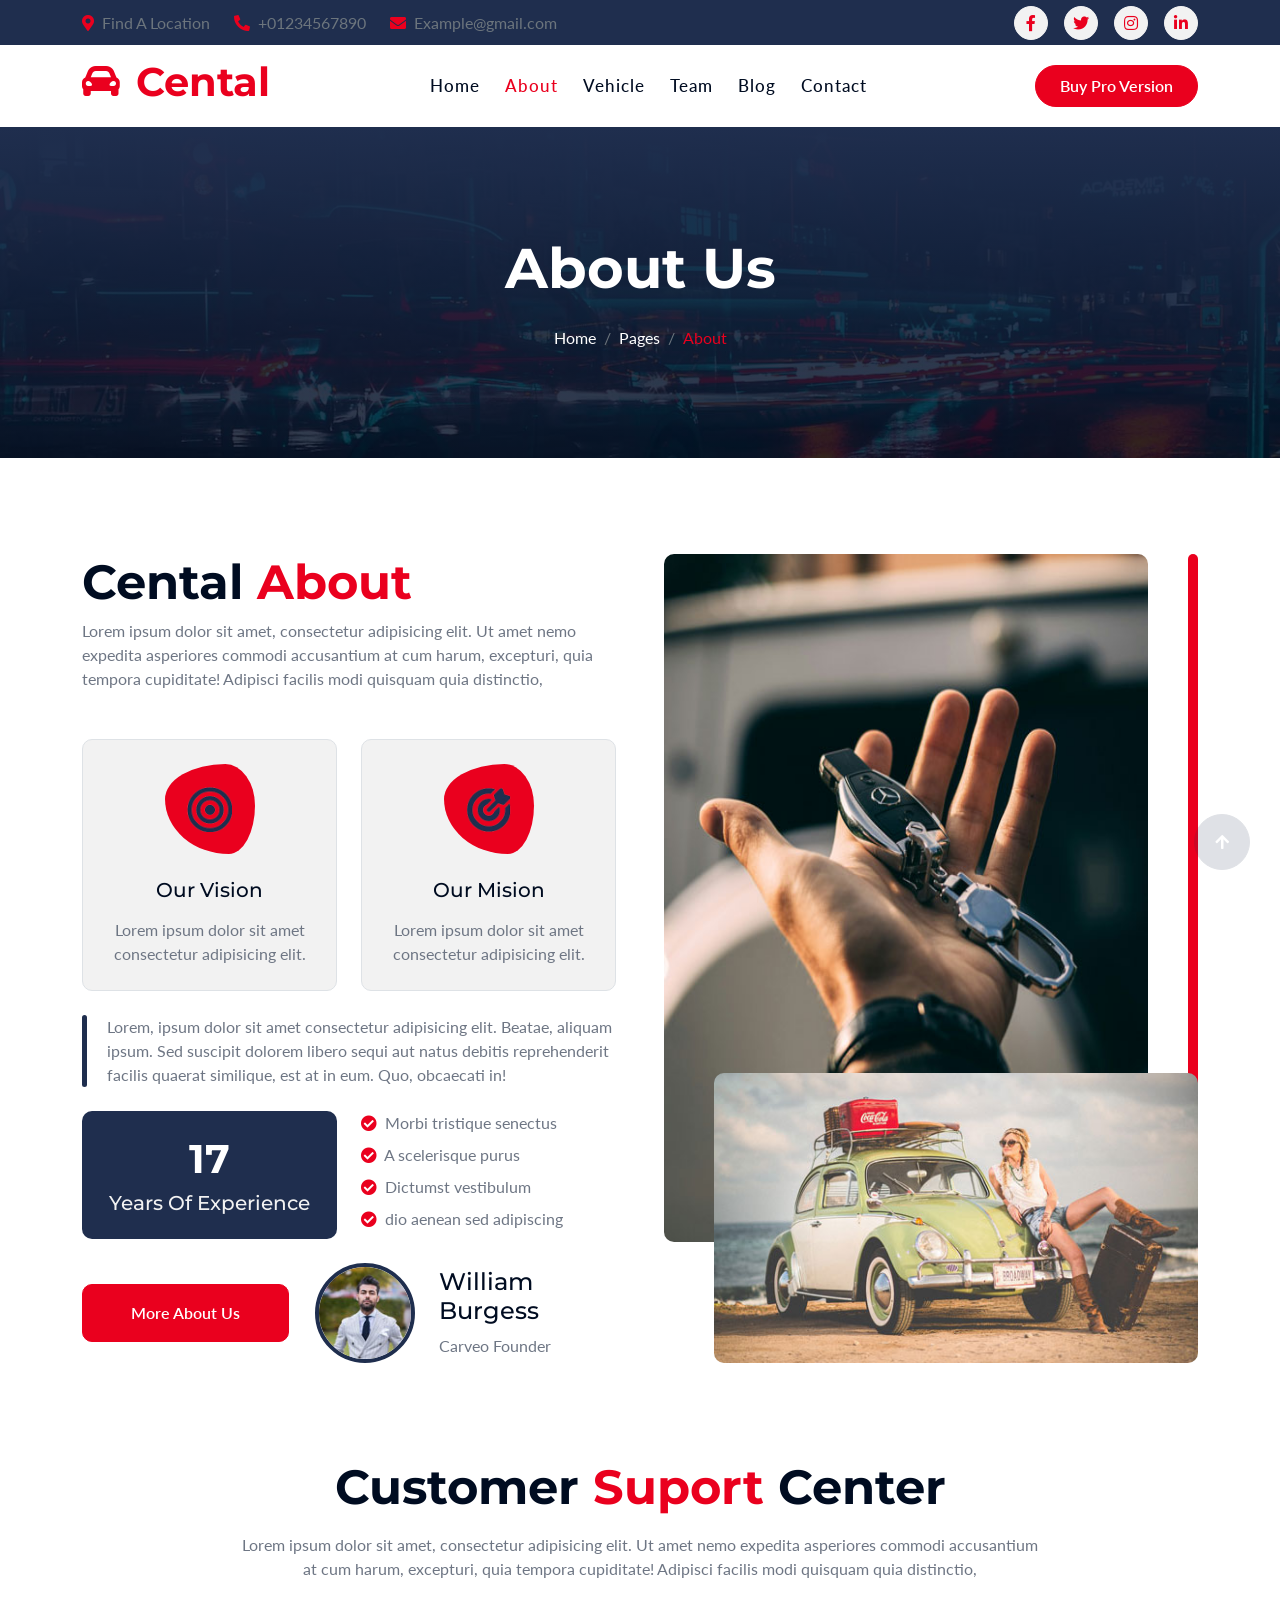
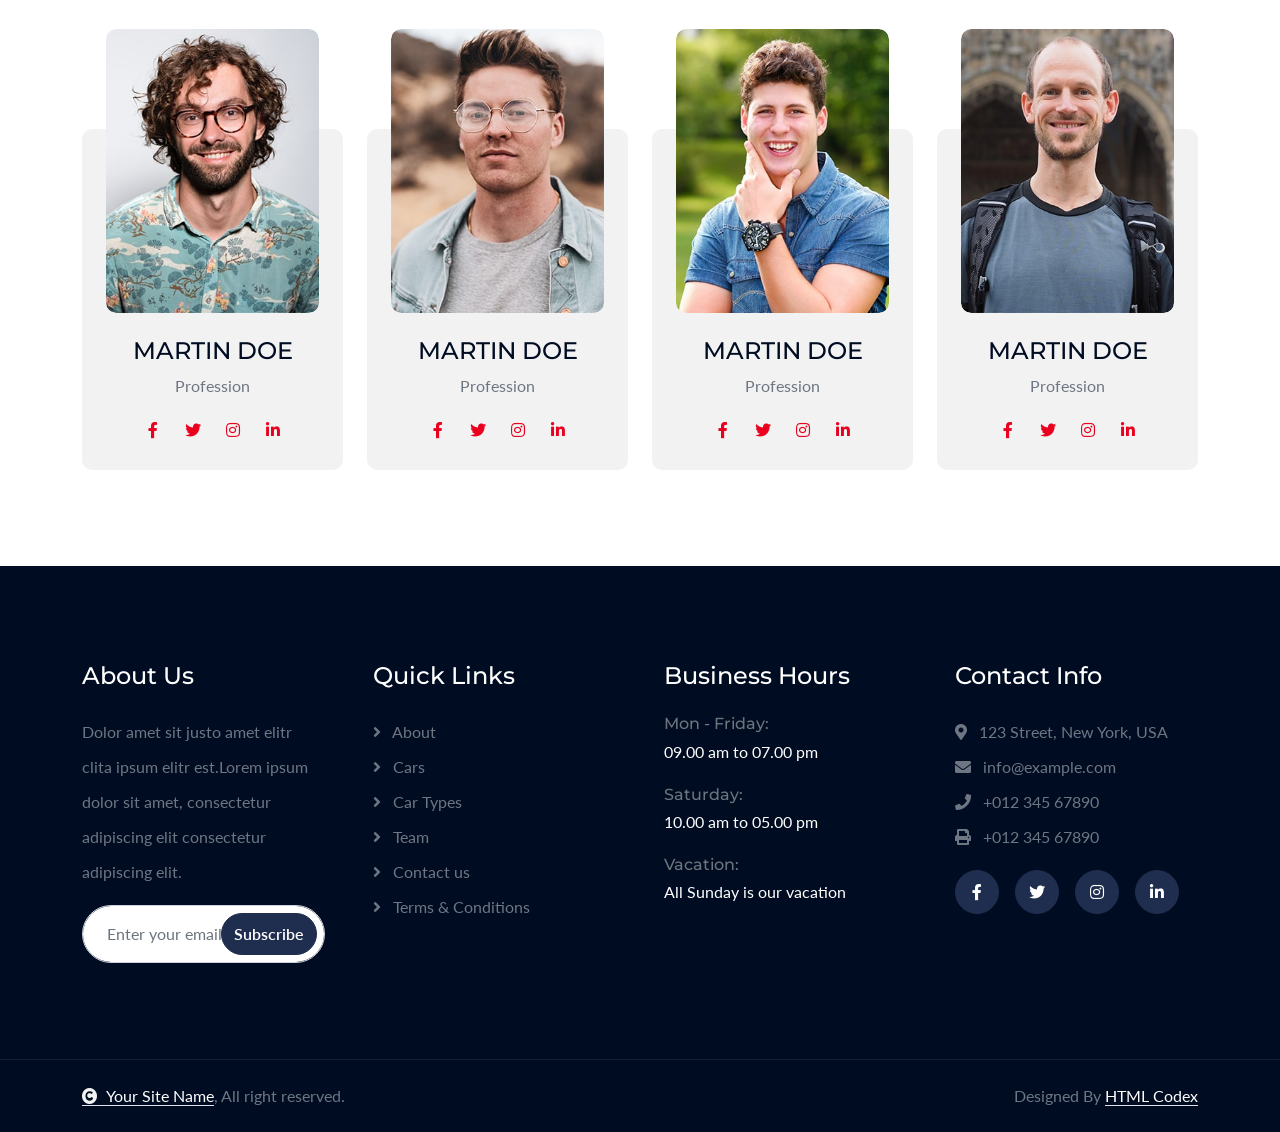
==== about.html @ a5809292 "first commit" ====
<!DOCTYPE html>
<html lang="en">

    <head>
        <meta charset="utf-8">
        <title>Cental - Car Rent Website Template</title>
        <meta content="width=device-width, initial-scale=1.0" name="viewport">
        <meta content="" name="keywords">
        <meta content="" name="description">

        <!-- Google Web Fonts -->
        <link rel="preconnect" href="https://fonts.googleapis.com">
        <link rel="preconnect" href="https://fonts.gstatic.com" crossorigin>
        <link href="https://fonts.googleapis.com/css2?family=Lato:ital,wght@0,400;0,700;0,900;1,400;1,700;1,900&family=Montserrat:ital,wght@0,100..900;1,100..900&display=swap" rel="stylesheet"> 

        <!-- Icon Font Stylesheet -->
        <link rel="stylesheet" href="https://use.fontawesome.com/releases/v5.15.4/css/all.css"/>
        <link href="https://cdn.jsdelivr.net/npm/bootstrap-icons@1.4.1/font/bootstrap-icons.css" rel="stylesheet">

        <!-- Libraries Stylesheet -->
        <link href="lib/animate/animate.min.css" rel="stylesheet">
        <link href="lib/owlcarousel/assets/owl.carousel.min.css" rel="stylesheet">


        <!-- Customized Bootstrap Stylesheet -->
        <link href="css/bootstrap.min.css" rel="stylesheet">

        <!-- Template Stylesheet -->
        <link href="css/style.css" rel="stylesheet">
    </head>

    <body>

        <!-- Spinner Start -->
        <div id="spinner" class="show bg-white position-fixed translate-middle w-100 vh-100 top-50 start-50 d-flex align-items-center justify-content-center">
            <div class="spinner-border text-primary" style="width: 3rem; height: 3rem;" role="status">
                <span class="sr-only">Loading...</span>
            </div>
        </div>
        <!-- Spinner End -->

        <!-- Topbar Start -->
        <div class="container-fluid topbar bg-secondary d-none d-xl-block w-100">
            <div class="container">
                <div class="row gx-0 align-items-center" style="height: 45px;">
                    <div class="col-lg-6 text-center text-lg-start mb-lg-0">
                        <div class="d-flex flex-wrap">
                            <a href="#" class="text-muted me-4"><i class="fas fa-map-marker-alt text-primary me-2"></i>Find A Location</a>
                            <a href="tel:+01234567890" class="text-muted me-4"><i class="fas fa-phone-alt text-primary me-2"></i>+01234567890</a>
                            <a href="mailto:example@gmail.com" class="text-muted me-0"><i class="fas fa-envelope text-primary me-2"></i>Example@gmail.com</a>
                        </div>
                    </div>
                    <div class="col-lg-6 text-center text-lg-end">
                        <div class="d-flex align-items-center justify-content-end">
                            <a href="#" class="btn btn-light btn-sm-square rounded-circle me-3"><i class="fab fa-facebook-f"></i></a>
                            <a href="#" class="btn btn-light btn-sm-square rounded-circle me-3"><i class="fab fa-twitter"></i></a>
                            <a href="#" class="btn btn-light btn-sm-square rounded-circle me-3"><i class="fab fa-instagram"></i></a>
                            <a href="#" class="btn btn-light btn-sm-square rounded-circle me-0"><i class="fab fa-linkedin-in"></i></a>
                        </div>
                    </div>
                </div>
            </div>
        </div>
        <!-- Topbar End -->

         <!-- Navbar & Hero Start -->
         <div class="container-fluid nav-bar sticky-top px-0 px-lg-4 py-2 py-lg-0">
            <div class="container">
                <nav class="navbar navbar-expand-lg navbar-light">
                    <a href="" class="navbar-brand p-0">
                        <h1 class="display-6 text-primary"><i class="fas fa-car-alt me-3"></i></i>Cental</h1>
                        <!-- <img src="img/logo.png" alt="Logo"> -->
                    </a>
                    <button class="navbar-toggler" type="button" data-bs-toggle="collapse" data-bs-target="#navbarCollapse">
                        <span class="fa fa-bars"></span>
                    </button>
                    <div class="collapse navbar-collapse" id="navbarCollapse">
                        <div class="navbar-nav mx-auto py-0">
                            <a href="index.html" class="nav-item nav-link">Home</a>
                            <a href="about.html" class="nav-item nav-link active">About</a>
                            <a href="vehicle.html" class="nav-item nav-link">Vehicle</a>
                            <a href="team.html" class="nav-item nav-link">Team</a>
                            <a href="blog.html" class="nav-item nav-link">Blog</a>
                            <a href="contact.html" class="nav-item nav-link">Contact</a>
                        </div>
                        <a href="https://htmlcodex.com/downloading/?item=3387" class="btn btn-primary rounded-pill py-2 px-4">Buy Pro Version</a>
                    </div>
                </nav>
            </div>
        </div>
        <!-- Navbar & Hero End -->

        <!-- Header Start -->
        <div class="container-fluid bg-breadcrumb mb-5">
            <div class="container text-center py-5" style="max-width: 900px;">
                <h4 class="text-white display-4 mb-4 wow fadeInDown" data-wow-delay="0.1s">About Us</h4>
                <ol class="breadcrumb d-flex justify-content-center mb-0 wow fadeInDown" data-wow-delay="0.3s">
                    <li class="breadcrumb-item"><a href="index.html">Home</a></li>
                    <li class="breadcrumb-item"><a href="#">Pages</a></li>
                    <li class="breadcrumb-item active text-primary">About</li>
                </ol>    
            </div>
        </div>
        <!-- Header End -->

        <!-- About Start -->
        <div class="container-fluid overflow-hidden about py-5">
            <div class="container">
                <div class="row g-5">
                    <div class="col-xl-6 wow fadeInLeft" data-wow-delay="0.2s">
                        <div class="about-item">
                            <div class="pb-5">
                                <h1 class="display-5 text-capitalize">Cental <span class="text-primary">About</span></h1>
                                <p class="mb-0">Lorem ipsum dolor sit amet, consectetur adipisicing elit. Ut amet nemo expedita asperiores commodi accusantium at cum harum, excepturi, quia tempora cupiditate! Adipisci facilis modi quisquam quia distinctio,
                                </p>
                            </div>
                            <div class="row g-4">
                                <div class="col-lg-6">
                                    <div class="about-item-inner border p-4">
                                        <div class="about-icon mb-4">
                                            <img src="img/about-icon-1.png" class="img-fluid w-50 h-50" alt="Icon">
                                        </div>
                                        <h5 class="mb-3">Our Vision</h5>
                                        <p class="mb-0">Lorem ipsum dolor sit amet consectetur adipisicing elit.</p>
                                    </div>
                                </div>
                                <div class="col-lg-6">
                                    <div class="about-item-inner border p-4">
                                        <div class="about-icon mb-4">
                                            <img src="img/about-icon-2.png" class="img-fluid h-50 w-50" alt="Icon">
                                        </div>
                                        <h5 class="mb-3">Our Mision</h5>
                                        <p class="mb-0">Lorem ipsum dolor sit amet consectetur adipisicing elit.</p>
                                    </div>
                                </div>
                            </div>
                            <p class="text-item my-4">Lorem, ipsum dolor sit amet consectetur adipisicing elit. Beatae, aliquam ipsum. Sed suscipit dolorem libero sequi aut natus debitis reprehenderit facilis quaerat similique, est at in eum. Quo, obcaecati in!
                            </p>
                            <div class="row g-4">
                                <div class="col-lg-6">
                                    <div class="text-center rounded bg-secondary p-4">
                                        <h1 class="display-6 text-white">17</h1>
                                        <h5 class="text-light mb-0">Years Of Experience</h5>
                                    </div>
                                </div>
                                <div class="col-lg-6">
                                    <div class="rounded">
                                        <p class="mb-2"><i class="fa fa-check-circle text-primary me-1"></i> Morbi tristique senectus</p>
                                        <p class="mb-2"><i class="fa fa-check-circle text-primary me-1"></i> A scelerisque purus</p>
                                        <p class="mb-2"><i class="fa fa-check-circle text-primary me-1"></i> Dictumst vestibulum</p>
                                        <p class="mb-0"><i class="fa fa-check-circle text-primary me-1"></i> dio aenean sed adipiscing</p>
                                    </div>
                                </div>
                                <div class="col-lg-5 d-flex align-items-center">
                                    <a href="#" class="btn btn-primary rounded py-3 px-5">More About Us</a>
                                </div>
                                <div class="col-lg-7">
                                    <div class="d-flex align-items-center">
                                        <img src="img/attachment-img.jpg" class="img-fluid rounded-circle border border-4 border-secondary" style="width: 100px; height: 100px;" alt="Image">
                                        <div class="ms-4">
                                            <h4>William Burgess</h4>
                                            <p class="mb-0">Carveo Founder</p>
                                        </div>
                                    </div>
                                </div>
                            </div>
                        </div>
                    </div>
                    <div class="col-xl-6 wow fadeInRight" data-wow-delay="0.2s">
                        <div class="about-img">
                            <div class="img-1">
                                <img src="img/about-img.jpg" class="img-fluid rounded h-100 w-100" alt="">
                            </div>
                            <div class="img-2">
                                <img src="img/about-img-1.jpg" class="img-fluid rounded w-100" alt="">
                            </div>
                        </div>
                    </div>
                </div>
            </div>
        </div>
        <!-- About End -->

        <!-- Team Start -->
        <div class="container-fluid team py-5">
            <div class="container">
                <div class="text-center mx-auto pb-5 wow fadeInUp" data-wow-delay="0.1s" style="max-width: 800px;">
                    <h1 class="display-5 text-capitalize mb-3">Customer<span class="text-primary"> Suport</span> Center</h1>
                    <p class="mb-0">Lorem ipsum dolor sit amet, consectetur adipisicing elit. Ut amet nemo expedita asperiores commodi accusantium at cum harum, excepturi, quia tempora cupiditate! Adipisci facilis modi quisquam quia distinctio,
                    </p>
                </div>
                <div class="row g-4">
                    <div class="col-md-6 col-lg-6 col-xl-3 wow fadeInUp" data-wow-delay="0.1s">
                        <div class="team-item p-4 pt-0">
                            <div class="team-img">
                                <img src="img/team-1.jpg" class="img-fluid rounded w-100" alt="Image">
                            </div>
                            <div class="team-content pt-4">
                                <h4>MARTIN DOE</h4>
                                <p>Profession</p>
                                <div class="team-icon d-flex justify-content-center">
                                    <a class="btn btn-square btn-light rounded-circle mx-1" href=""><i class="fab fa-facebook-f"></i></a>
                                    <a class="btn btn-square btn-light rounded-circle mx-1" href=""><i class="fab fa-twitter"></i></a>
                                    <a class="btn btn-square btn-light rounded-circle mx-1" href=""><i class="fab fa-instagram"></i></a>
                                    <a class="btn btn-square btn-light rounded-circle mx-1" href=""><i class="fab fa-linkedin-in"></i></a>
                                </div>
                            </div>
                        </div>
                    </div>
                    <div class="col-md-6 col-lg-6 col-xl-3 wow fadeInUp" data-wow-delay="0.3s">
                        <div class="team-item p-4 pt-0">
                            <div class="team-img">
                                <img src="img/team-2.jpg" class="img-fluid rounded w-100" alt="Image">
                            </div>
                            <div class="team-content pt-4">
                                <h4>MARTIN DOE</h4>
                                <p>Profession</p>
                                <div class="team-icon d-flex justify-content-center">
                                    <a class="btn btn-square btn-light rounded-circle mx-1" href=""><i class="fab fa-facebook-f"></i></a>
                                    <a class="btn btn-square btn-light rounded-circle mx-1" href=""><i class="fab fa-twitter"></i></a>
                                    <a class="btn btn-square btn-light rounded-circle mx-1" href=""><i class="fab fa-instagram"></i></a>
                                    <a class="btn btn-square btn-light rounded-circle mx-1" href=""><i class="fab fa-linkedin-in"></i></a>
                                </div>
                            </div>
                        </div>
                    </div>
                    <div class="col-md-6 col-lg-6 col-xl-3 wow fadeInUp" data-wow-delay="0.5s">
                        <div class="team-item p-4 pt-0">
                            <div class="team-img">
                                <img src="img/team-3.jpg" class="img-fluid rounded w-100" alt="Image">
                            </div>
                            <div class="team-content pt-4">
                                <h4>MARTIN DOE</h4>
                                <p>Profession</p>
                                <div class="team-icon d-flex justify-content-center">
                                    <a class="btn btn-square btn-light rounded-circle mx-1" href=""><i class="fab fa-facebook-f"></i></a>
                                    <a class="btn btn-square btn-light rounded-circle mx-1" href=""><i class="fab fa-twitter"></i></a>
                                    <a class="btn btn-square btn-light rounded-circle mx-1" href=""><i class="fab fa-instagram"></i></a>
                                    <a class="btn btn-square btn-light rounded-circle mx-1" href=""><i class="fab fa-linkedin-in"></i></a>
                                </div>
                            </div>
                        </div>
                    </div>
                    <div class="col-md-6 col-lg-6 col-xl-3 wow fadeInUp" data-wow-delay="0.7s">
                        <div class="team-item p-4 pt-0">
                            <div class="team-img">
                                <img src="img/team-4.jpg" class="img-fluid rounded w-100" alt="Image">
                            </div>
                            <div class="team-content pt-4">
                                <h4>MARTIN DOE</h4>
                                <p>Profession</p>
                                <div class="team-icon d-flex justify-content-center">
                                    <a class="btn btn-square btn-light rounded-circle mx-1" href=""><i class="fab fa-facebook-f"></i></a>
                                    <a class="btn btn-square btn-light rounded-circle mx-1" href=""><i class="fab fa-twitter"></i></a>
                                    <a class="btn btn-square btn-light rounded-circle mx-1" href=""><i class="fab fa-instagram"></i></a>
                                    <a class="btn btn-square btn-light rounded-circle mx-1" href=""><i class="fab fa-linkedin-in"></i></a>
                                </div>
                            </div>
                        </div>
                    </div>
                </div>
            </div>
        </div>
        <!-- Team End -->

        <!-- Footer Start -->
        <div class="container-fluid footer py-5 mt-5 wow fadeIn" data-wow-delay="0.2s">
            <div class="container py-5">
                <div class="row g-5">
                    <div class="col-md-6 col-lg-6 col-xl-3">
                        <div class="footer-item d-flex flex-column">
                            <div class="footer-item">
                                <h4 class="text-white mb-4">About Us</h4>
                                <p class="mb-3">Dolor amet sit justo amet elitr clita ipsum elitr est.Lorem ipsum dolor sit amet, consectetur adipiscing elit consectetur adipiscing elit.</p>
                            </div>
                            <div class="position-relative">
                                <input class="form-control rounded-pill w-100 py-3 ps-4 pe-5" type="text" placeholder="Enter your email">
                                <button type="button" class="btn btn-secondary rounded-pill position-absolute top-0 end-0 py-2 mt-2 me-2">Subscribe</button>
                            </div>
                        </div>
                    </div>
                    <div class="col-md-6 col-lg-6 col-xl-3">
                        <div class="footer-item d-flex flex-column">
                            <h4 class="text-white mb-4">Quick Links</h4>
                            <a href="#"><i class="fas fa-angle-right me-2"></i> About</a>
                            <a href="#"><i class="fas fa-angle-right me-2"></i> Cars</a>
                            <a href="#"><i class="fas fa-angle-right me-2"></i> Car Types</a>
                            <a href="#"><i class="fas fa-angle-right me-2"></i> Team</a>
                            <a href="#"><i class="fas fa-angle-right me-2"></i> Contact us</a>
                            <a href="#"><i class="fas fa-angle-right me-2"></i> Terms & Conditions</a>
                        </div>
                    </div>
                    <div class="col-md-6 col-lg-6 col-xl-3">
                        <div class="footer-item d-flex flex-column">
                            <h4 class="text-white mb-4">Business Hours</h4>
                            <div class="mb-3">
                                <h6 class="text-muted mb-0">Mon - Friday:</h6>
                                <p class="text-white mb-0">09.00 am to 07.00 pm</p>
                            </div>
                            <div class="mb-3">
                                <h6 class="text-muted mb-0">Saturday:</h6>
                                <p class="text-white mb-0">10.00 am to 05.00 pm</p>
                            </div>
                            <div class="mb-3">
                                <h6 class="text-muted mb-0">Vacation:</h6>
                                <p class="text-white mb-0">All Sunday is our vacation</p>
                            </div>
                        </div>
                    </div>
                    <div class="col-md-6 col-lg-6 col-xl-3">
                        <div class="footer-item d-flex flex-column">
                            <h4 class="text-white mb-4">Contact Info</h4>
                            <a href="#"><i class="fa fa-map-marker-alt me-2"></i> 123 Street, New York, USA</a>
                            <a href="mailto:info@example.com"><i class="fas fa-envelope me-2"></i> info@example.com</a>
                            <a href="tel:+012 345 67890"><i class="fas fa-phone me-2"></i> +012 345 67890</a>
                            <a href="tel:+012 345 67890" class="mb-3"><i class="fas fa-print me-2"></i> +012 345 67890</a>
                            <div class="d-flex">
                                <a class="btn btn-secondary btn-md-square rounded-circle me-3" href=""><i class="fab fa-facebook-f text-white"></i></a>
                                <a class="btn btn-secondary btn-md-square rounded-circle me-3" href=""><i class="fab fa-twitter text-white"></i></a>
                                <a class="btn btn-secondary btn-md-square rounded-circle me-3" href=""><i class="fab fa-instagram text-white"></i></a>
                                <a class="btn btn-secondary btn-md-square rounded-circle me-0" href=""><i class="fab fa-linkedin-in text-white"></i></a>
                            </div>
                        </div>
                    </div>
                </div>
            </div>
        </div>
        <!-- Footer End -->
        
        <!-- Copyright Start -->
        <div class="container-fluid copyright py-4">
            <div class="container">
                <div class="row g-4 align-items-center">
                    <div class="col-md-6 text-center text-md-start mb-md-0">
                        <span class="text-body"><a href="#" class="border-bottom text-white"><i class="fas fa-copyright text-light me-2"></i>Your Site Name</a>, All right reserved.</span>
                    </div>
                    <div class="col-md-6 text-center text-md-end text-body">
                        <!--/*** The author’s attribution link must remain intact in the template. ***/-->
                        <!--/*** If you wish to remove this credit link, please purchase the Pro Version . ***/-->
                        Designed By <a class="border-bottom text-white" href="https://htmlcodex.com">HTML Codex</a>
                    </div>
                </div>
            </div>
        </div>
        <!-- Copyright End -->


        <!-- Back to Top -->
        <a href="#" class="btn btn-secondary btn-lg-square rounded-circle back-to-top"><i class="fa fa-arrow-up"></i></a>   

        
    <!-- JavaScript Libraries -->
    <script src="https://ajax.googleapis.com/ajax/libs/jquery/3.6.4/jquery.min.js"></script>
    <script src="https://cdn.jsdelivr.net/npm/bootstrap@5.0.0/dist/js/bootstrap.bundle.min.js"></script>
    <script src="lib/wow/wow.min.js"></script>
    <script src="lib/easing/easing.min.js"></script>
    <script src="lib/waypoints/waypoints.min.js"></script>
    <script src="lib/owlcarousel/owl.carousel.min.js"></script>
    

    <!-- Template Javascript -->
    <script src="js/main.js"></script>
    </body>

</html>
---- css/style.css ----
/*** Spinner Start ***/
/*** Spinner ***/
#spinner {
    opacity: 0;
    visibility: hidden;
    transition: opacity .5s ease-out, visibility 0s linear .5s;
    z-index: 99999;
}

#spinner.show {
    transition: opacity .5s ease-out, visibility 0s linear 0s;
    visibility: visible;
    opacity: 1;
}
/*** Spinner End ***/

.back-to-top {
    position: fixed;
    right: 30px;
    bottom: 30px;
    transition: 0.5s;
    z-index: 99;
}

/*** Button Start ***/
.btn {
    font-weight: 600;
    transition: .5s;
}

.btn-square {
    width: 32px;
    height: 32px;
}

.btn-sm-square {
    width: 34px;
    height: 34px;
}

.btn-md-square {
    width: 44px;
    height: 44px;
}

.btn-lg-square {
    width: 56px;
    height: 56px;
}

.btn-xl-square {
    width: 66px;
    height: 66px;
}

.btn-square,
.btn-sm-square,
.btn-md-square,
.btn-lg-square,
.btn-xl-square {
    padding: 0;
    display: flex;
    align-items: center;
    justify-content: center;
    font-weight: normal;
}

.btn.btn-primary {
    color: var(--bs-white);
}

.btn.btn-primary:hover {
    background: var(--bs-secondary);
    border: 1px solid var(--bs-secondary);
}

.btn.btn-secondary {
    color: var(--bs-white);
}

.btn.btn-secondary:hover {
    background: var(--bs-primary);
    border: 1px solid var(--bs-primary);
}

.btn.btn-light {
    color: var(--bs-primary);
}

.btn.btn-light:hover {
    color: var(--bs-white);
    background: var(--bs-primary);
    border: 1px solid var(--bs-primary);
}

/*** Icon Animation Start ***/
@keyframes icon-animat {
    0%  {border-radius: 67% 33% 29% 71% / 39% 46% 54% 61%;}

    25% {border-radius: 69% 31% 19% 81% / 43% 37% 63% 57%;}

    50% {border-radius: 67% 33% 16% 84% / 57% 37% 63% 43%;}

    75% {border-radius: 77% 23% 61% 39% / 36% 61% 39% 64%;}

    100% {border-radius: 67% 33% 29% 71% / 39% 46% 54% 61%;}
}
/*** Icon Animation End ***/


/*** Navbar Start ***/
.nav-bar {
    background: var(--bs-white);
}

.sticky-top {
    transition: 1s;
}

.navbar-light .navbar-nav .nav-link {
    position: relative;
    margin-right: 25px;
    padding: 35px 0;
    letter-spacing: 1px;
    color: var(--bs-dark);
    font-size: 17px;
    font-weight: 500;
    outline: none;
    transition: .5s;
}

.sticky-top .navbar-light .navbar-nav .nav-link {
    padding: 20px 0;
    color: var(--bs-dark);
}

.navbar-light .navbar-nav .nav-link:hover,
.navbar-light .navbar-nav .nav-link.active {
    color: var(--bs-primary);
}

.navbar-light .navbar-brand img {
    max-height: 60px;
    transition: .5s;
}

.sticky-top .navbar-light .navbar-brand img {
    max-height: 50px;
}

.navbar .dropdown-toggle::after {
    border: none;
    content: "\f107";
    font-family: "Font Awesome 5 Free";
    font-weight: 600;
    vertical-align: middle;
    margin-left: 8px;
}

.dropdown .dropdown-menu a:hover {
    background: var(--bs-primary);
    color: var(--bs-white);
}

.navbar .nav-item:hover .dropdown-menu {
    transform: rotateX(0deg);
    visibility: visible;
    margin-top: 8px !important;
    background: var(--bs-light);
    transition: .5s;
    opacity: 1;
}



@media (min-width: 992px) {
    .navbar .nav-item .dropdown-menu {
    display: block;
    visibility: hidden;
    top: 100%;
    transform: rotateX(-75deg);
    transform-origin: 0% 0%;
    border: 0;
    border-radius: 10px;
    margin-top: 8px !important;
    transition: .5s;
    opacity: 0;
    }
}

@media (max-width: 991px) {
    .navbar.navbar-expand-lg .navbar-toggler {
        padding: 8px 15px;
        border: 1px solid var(--bs-primary);
        color: var(--bs-primary);
    }

    .sticky-top .navbar-light .navbar-nav .nav-link {
        padding: 12px 0;
    }
}
/*** Navbar End ***/

/*** Carousel Header Start ***/
.carousel .carousel-item img {
    object-fit: cover;
}

.carousel .carousel-item,
.carousel .carousel-item img {
    height: 700px;
}

.carousel-item .carousel-caption {
    position: absolute;
    width: 100%;
    height: 100%;
    left: 0;
    bottom: 0;
    background: rgba(0, 0, 0, .6);
    display: flex;
    align-items: center;
}

.carousel .carousel-indicators {
    left: 75%;
    top: 50%;
    margin-right: 25%;
    transform: translateY(-50%);
    flex-direction: column;
}

.carousel-indicators [data-bs-target] {
    display: flex;
    width: 15px;
    height: 15px;
    border: 6px solid var(--bs-white);
    border-radius: 15px;
    padding: 0;
    margin-top:10px;
    margin-bottom:10px;
    background-color: var(--bs-secondary);
    opacity: 1;
    transition: 0.5s;
}

.carousel-indicators [data-bs-target].active {
    background-color: var(--bs-primary);
}

@media (max-width: 992px) {
    .carousel-indicators [data-bs-target] {
        display: none;
    }
}
/*** Carousel Header End ***/

/*** Single Page Hero Header Start ***/
.bg-breadcrumb {
    position: relative;
    overflow: hidden;
    background: linear-gradient(rgba(31, 46, 78, 1), rgba(0, 12, 33, 0.8)), url(../img/fact-bg.jpg);
    background-position: center top;
    background-repeat: no-repeat;
    background-size: cover;
    padding: 60px 0 60px 0;
    transition: 0.5s;
}

.bg-breadcrumb .breadcrumb {
    position: relative;
}

.bg-breadcrumb .breadcrumb .breadcrumb-item a {
    color: var(--bs-white);
}
/*** Single Page Hero Header End ***/

/*** About Start ***/
.about .about-item .about-item-inner {
    display: flex;
    flex-direction: column;
    align-items: center;
    justify-content: center;
    text-align: center;
    border-radius: 10px;
    background: var(--bs-light);
    transition: 0.5s;
}

.about .about-item .about-item-inner .about-icon {
    width: 90px; 
    height: 90px; 
    border-radius: 67% 33% 29% 71% / 39% 46% 54% 61%;
    display: flex;
    align-items: center;
    justify-content: center;
    color: var(--bs-secondary);
    background: var(--bs-primary);
    animation-name: icon-animat;
    animation-duration: 5s;
    animation-delay: 1s;
    animation-direction: alternate;
    animation-iteration-count: infinite;
    transition: 0.5s;
}

.about .about-img {
    position: relative;
    overflow: hidden;
    width: 100%;
    height: 100%;
    
}

.about .about-img .img-1 {
    height: 85%;
    margin-right: 50px;
}

.about .about-img .img-2 {
    position: absolute;
    width: 100%; 
    bottom: 0; 
    right: 0;
    padding-left: 50px;
    border-radius: 10px;
}

.about .about-img::after {
    content: "";
    position: absolute;
    width: 10px;
    height: 98%;
    top: 0;
    right: 0;
    border-radius: 10px;
    background: var(--bs-primary);
    z-index: -1;
}

.about .about-item .text-item {
    position: relative;
    padding-left: 25px;
}

.about .about-item .text-item::after {
    content: "";
    position: absolute;
    width: 5px;
    height: 100%;
    top: 0;
    left: 0;
    border-radius: 10px;
    background: var(--bs-secondary);
}
/*** About End ***/

/*** Cars Categories Start ***/
.categories .categories-item {
    position: relative;
    border: 1px solid var(--bs-secondary);
    border-radius: 10px;
    transition: 0.5s;
}

.categories .categories-item:hover {
    border: 1px solid var(--bs-primary);
}

.categories .categories-item .categories-item-inner {
    position: relative;
    overflow: hidden;
    border-radius: 10px;
    transition: 0.5s;
}

.categories .categories-item .categories-item-inner:hover {
    box-shadow: 0 0 50px rgba(234, 0, 30, .3);
}

.categories .categories-item-inner .categories-img {
    background: var(--bs-light);
}

.categories .categories-item-inner .categories-content {
    border-top: 4px solid var(--bs-white);
    text-align: center;
    background: var(--bs-light);
}

.categories .categories-item-inner .categories-review {
    display: flex;
    align-items: center;
    justify-content: center;
}

.categories-carousel .owl-stage-outer {
    margin-top: 65px;
    margin-right: -1px;
}

.categories-carousel .owl-nav .owl-prev,
.categories-carousel .owl-nav .owl-next {
    position: absolute;
    top: -65px;
    padding: 10px 35px;
    color: var(--bs-white);
    background: var(--bs-primary);
    border-radius: 50px;
    transition: 0.5s;
}

.categories-carousel .owl-nav .owl-prev {
    left: 0 !important;
}

.categories-carousel .owl-nav .owl-next {
    right: 0;
}

.categories-carousel .owl-nav .owl-prev:hover,
.categories-carousel .owl-nav .owl-next:hover {
    background: var(--bs-secondary);
    color: var(--bs-white);
}
/*** Cars Categories End ***/


/*** Blog Start ***/
.blog .blog-item {
    border-radius: 10px;
    transition: 0.5s;
}

.blog .blog-item:hover {
    box-shadow: 0 0 45px rgba(0, 0, 0, .2);
}

.blog .blog-item .blog-img {
    position: relative;
    overflow: hidden;
    border-top-left-radius: 10px;
    border-top-right-radius: 10px;
}

.blog .blog-item .blog-img::after {
    content: "";
    position: absolute;
    width: 100%;
    height: 0;
    bottom: 0;
    left: 0;
    background: rgba(255, 255, 255, 0.3);
    transition: 0.5s;
}

.blog .blog-item:hover .blog-img::after {
    height: 100%;
}

.blog .blog-item .blog-img img {
    transition: 0.5s;
}

.blog .blog-item:hover .blog-img img {
    transform: scale(1.2);
}  

.blog .blog-item .blog-content {
    position: relative;
    background: var(--bs-light);
}

.blog .blog-item .blog-content .blog-date {
    position: absolute;
    top: 0; 
    left: 25px; 
    transform: translateY(-50%);
    padding: 12px 25px;
    border-radius: 10px;
    color: var(--bs-white);
    background: var(--bs-primary);
}

.blog .blog-item .blog-content .blog-comment {
    display: flex;
    justify-content: space-between;
}
/*** Blog End ***/

/*** Team Start ***/
.team .team-item {
    position: relative;
    text-align: center;
    border-radius: 10px;
    margin-top: 100px;
    background: var(--bs-light);
    transition: 0.5s;
    z-index: 1;
}

.team .team-item::after {
    content: "";
    position: absolute;
    width: 100%;
    height: 0;
    bottom: 0;
    left: 0;
    border-radius: 10px;
    background: var(--bs-secondary);
    z-index: 2;
    transition: 0.5s;
}

.team .team-item:hover::after {
    height: 100%;
}

.team .team-item .team-content {
    position: relative;
    z-index: 5;
}

.team .team-item .team-content h4,
.team .team-item .team-content p {
    transition: 0.5s;
}

.team .team-item:hover .team-content h4 {
    color: var(--bs-white);
}
.team .team-item:hover .team-content p {
    color: var(--bs-white);
}

.team .team-item .team-img {
    position: relative;
    overflow: hidden;
    top: -100px;
    margin-bottom: -100px;
    border-radius: 10px;
    z-index: 3;
}

.team .team-item .team-img img {
    transition: 0.5s;
}

.team .team-item:hover .team-img img {
    transform: scale(1.1);
}

.team .team-item .team-img::after {
    content: "";
    position: absolute;
    width: 100%;
    height: 0;
    top: 0;
    left: 0;
    border-radius: 10px;
    background: rgba(255, 255, 255, .3);
    z-index: 4;
    transition: 0.5s;
}

.team .team-item:hover .team-img::after {
    height: 100%;
}
/*** Team End ***/

/*** Contact Start ***/
.contact .contact-add-item {
    border-radius: 10px;
    display: flex;
    flex-direction: column;
    align-items: center;
    justify-content: center;
    text-align: center;
    background: var(--bs-light);
}

.contact .contact-add-item .contact-icon {
    width: 90px; 
    height: 90px; 
    border-radius: 67% 33% 29% 71% / 39% 46% 54% 61%;
    display: flex;
    align-items: center;
    justify-content: center;
    color: var(--bs-secondary);
    background: var(--bs-primary);
    animation-name: icon-animat;
    animation-duration: 5s;
    animation-delay: 1s;
    animation-direction: alternate;
    animation-iteration-count: infinite;
    transition: 0.5s;
}

/*** Contact End ***/


/*** Footer Start ***/
.footer {
    background: var(--bs-dark);
}

.footer .footer-item a {
    line-height: 35px;
    color: var(--bs-body);
    transition: 0.5s;
}

.footer .footer-item p {
    line-height: 35px;
}

.footer .footer-item a:hover {
    letter-spacing: 1px;
    color: var(--bs-primary);
}

.footer .footer-item .footer-btn a,
.footer .footer-item .footer-btn a i {
    transition: 0.5s;
}

.footer .footer-item .footer-btn a:hover {
    background: var(--bs-white);
}

.footer .footer-item .footer-btn a:hover i {
    color: var(--bs-primary) !important;
}
/*** Footer End ***/

/*** copyright Start ***/
.copyright {
    border-top: 1px solid rgba(255, 255, 255, 0.08);
    background: var(--bs-dark);
}
/*** copyright end ***/
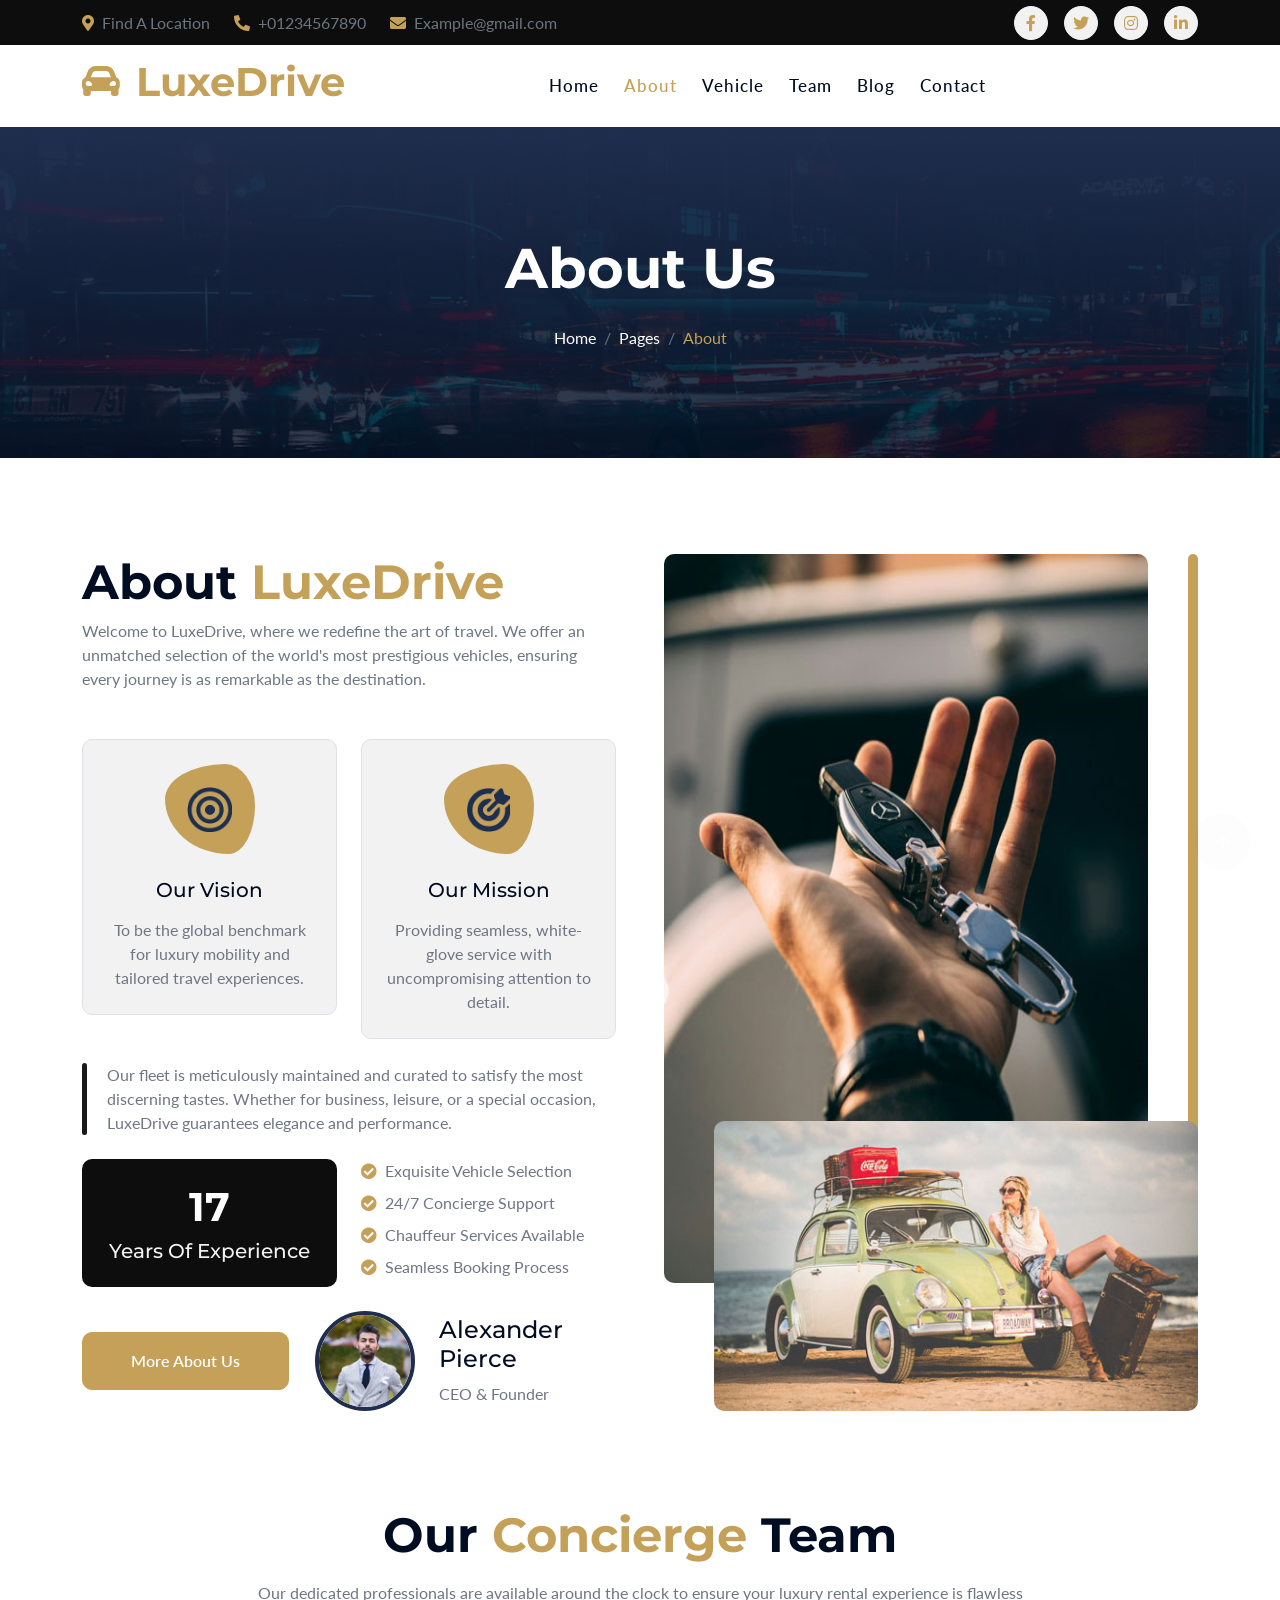
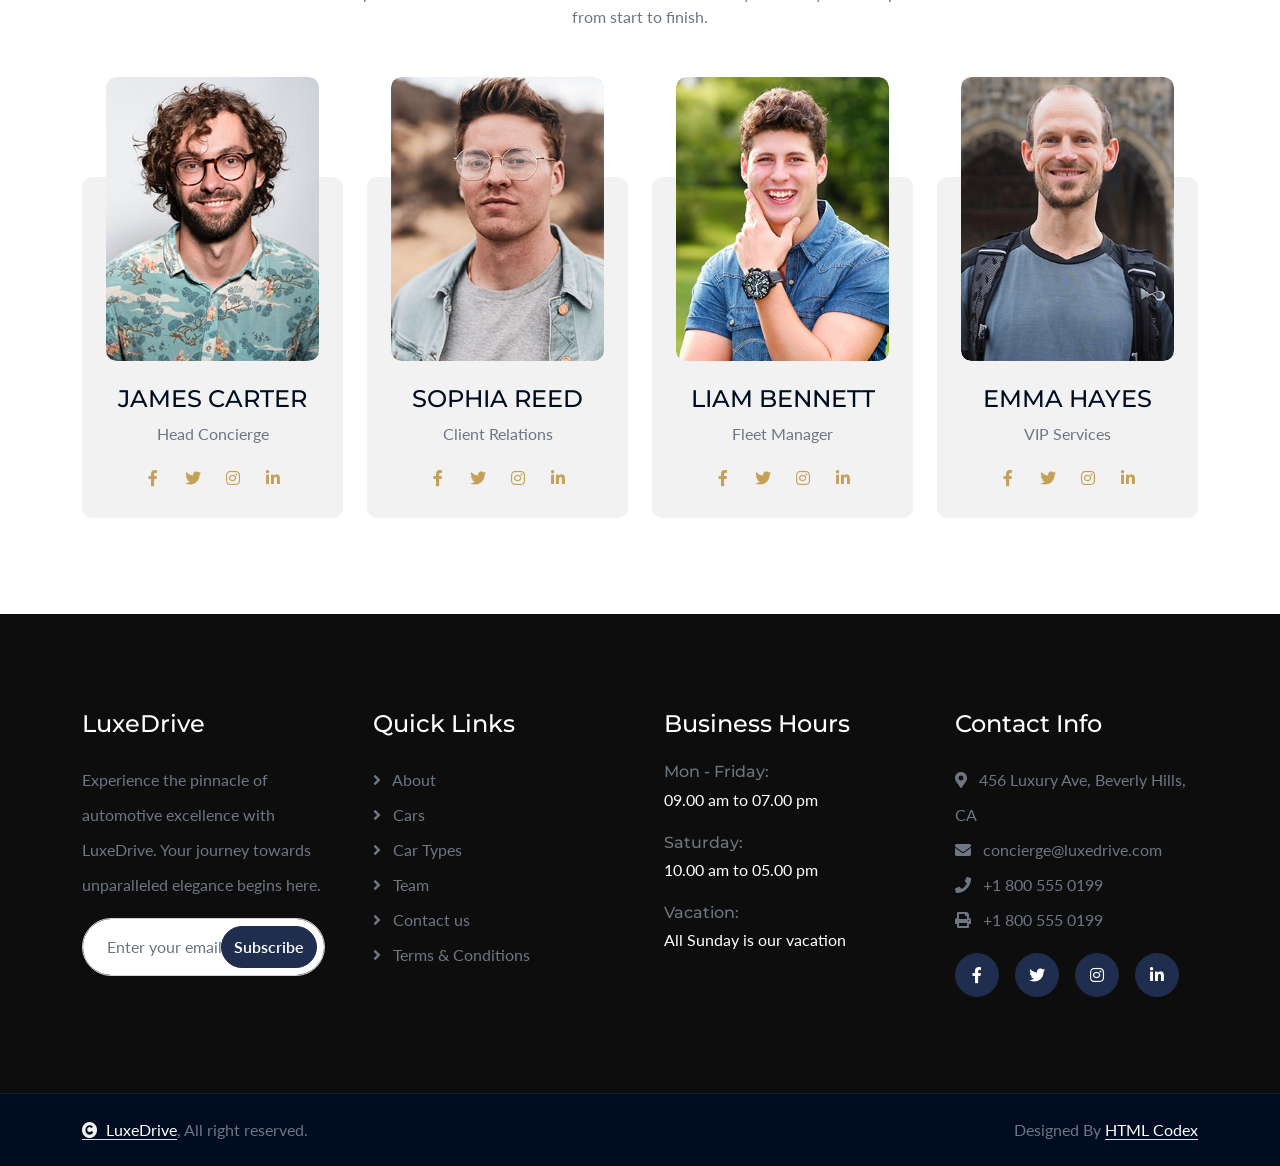
==== commit 4ef5abad: "theme changed" ====
--- a/about.html
+++ b/about.html
@@ -3,7 +3,7 @@
 
     <head>
         <meta charset="utf-8">
-        <title>Cental - Car Rent Website Template</title>
+        <title>LuxeDrive - Premium Car Rental</title>
         <meta content="width=device-width, initial-scale=1.0" name="viewport">
         <meta content="" name="keywords">
         <meta content="" name="description">
@@ -27,6 +27,21 @@
 
         <!-- Template Stylesheet -->
         <link href="css/style.css" rel="stylesheet">
+
+        <!-- Custom Premium Styles -->
+        <style>
+            :root {
+                --bs-primary: #c5a059;
+                --bs-secondary: #1a1a1a;
+            }
+            .text-primary { color: #c5a059 !important; }
+            .bg-primary { background-color: #c5a059 !important; }
+            .btn-primary { background-color: #c5a059; border-color: #c5a059; color: #fff; }
+            .btn-primary:hover { background-color: #a88544; border-color: #a88544; color: #fff; }
+            .text-secondary { color: #1a1a1a !important; }
+            .bg-secondary { background-color: #1a1a1a !important; }
+            .topbar, .footer, .bg-secondary { background-color: #0d0d0d !important; }
+        </style>
     </head>
 
     <body>
@@ -68,7 +83,7 @@
             <div class="container">
                 <nav class="navbar navbar-expand-lg navbar-light">
                     <a href="" class="navbar-brand p-0">
-                        <h1 class="display-6 text-primary"><i class="fas fa-car-alt me-3"></i></i>Cental</h1>
+                        <h1 class="display-6 text-primary"><i class="fas fa-car-alt me-3"></i>LuxeDrive</h1>
                         <!-- <img src="img/logo.png" alt="Logo"> -->
                     </a>
                     <button class="navbar-toggler" type="button" data-bs-toggle="collapse" data-bs-target="#navbarCollapse">
@@ -83,7 +98,6 @@
                             <a href="blog.html" class="nav-item nav-link">Blog</a>
                             <a href="contact.html" class="nav-item nav-link">Contact</a>
                         </div>
-                        <a href="https://htmlcodex.com/downloading/?item=3387" class="btn btn-primary rounded-pill py-2 px-4">Buy Pro Version</a>
                     </div>
                 </nav>
             </div>
@@ -110,8 +124,8 @@
                     <div class="col-xl-6 wow fadeInLeft" data-wow-delay="0.2s">
                         <div class="about-item">
                             <div class="pb-5">
-                                <h1 class="display-5 text-capitalize">Cental <span class="text-primary">About</span></h1>
-                                <p class="mb-0">Lorem ipsum dolor sit amet, consectetur adipisicing elit. Ut amet nemo expedita asperiores commodi accusantium at cum harum, excepturi, quia tempora cupiditate! Adipisci facilis modi quisquam quia distinctio,
+                                <h1 class="display-5 text-capitalize">About <span class="text-primary">LuxeDrive</span></h1>
+                                <p class="mb-0">Welcome to LuxeDrive, where we redefine the art of travel. We offer an unmatched selection of the world's most prestigious vehicles, ensuring every journey is as remarkable as the destination.
                                 </p>
                             </div>
                             <div class="row g-4">
@@ -121,7 +135,7 @@
                                             <img src="img/about-icon-1.png" class="img-fluid w-50 h-50" alt="Icon">
                                         </div>
                                         <h5 class="mb-3">Our Vision</h5>
-                                        <p class="mb-0">Lorem ipsum dolor sit amet consectetur adipisicing elit.</p>
+                                        <p class="mb-0">To be the global benchmark for luxury mobility and tailored travel experiences.</p>
                                     </div>
                                 </div>
                                 <div class="col-lg-6">
@@ -129,12 +143,12 @@
                                         <div class="about-icon mb-4">
                                             <img src="img/about-icon-2.png" class="img-fluid h-50 w-50" alt="Icon">
                                         </div>
-                                        <h5 class="mb-3">Our Mision</h5>
-                                        <p class="mb-0">Lorem ipsum dolor sit amet consectetur adipisicing elit.</p>
-                                    </div>
-                                </div>
-                            </div>
-                            <p class="text-item my-4">Lorem, ipsum dolor sit amet consectetur adipisicing elit. Beatae, aliquam ipsum. Sed suscipit dolorem libero sequi aut natus debitis reprehenderit facilis quaerat similique, est at in eum. Quo, obcaecati in!
+                                        <h5 class="mb-3">Our Mission</h5>
+                                        <p class="mb-0">Providing seamless, white-glove service with uncompromising attention to detail.</p>
+                                    </div>
+                                </div>
+                            </div>
+                            <p class="text-item my-4">Our fleet is meticulously maintained and curated to satisfy the most discerning tastes. Whether for business, leisure, or a special occasion, LuxeDrive guarantees elegance and performance.
                             </p>
                             <div class="row g-4">
                                 <div class="col-lg-6">
@@ -145,10 +159,10 @@
                                 </div>
                                 <div class="col-lg-6">
                                     <div class="rounded">
-                                        <p class="mb-2"><i class="fa fa-check-circle text-primary me-1"></i> Morbi tristique senectus</p>
-                                        <p class="mb-2"><i class="fa fa-check-circle text-primary me-1"></i> A scelerisque purus</p>
-                                        <p class="mb-2"><i class="fa fa-check-circle text-primary me-1"></i> Dictumst vestibulum</p>
-                                        <p class="mb-0"><i class="fa fa-check-circle text-primary me-1"></i> dio aenean sed adipiscing</p>
+                                        <p class="mb-2"><i class="fa fa-check-circle text-primary me-1"></i> Exquisite Vehicle Selection</p>
+                                        <p class="mb-2"><i class="fa fa-check-circle text-primary me-1"></i> 24/7 Concierge Support</p>
+                                        <p class="mb-2"><i class="fa fa-check-circle text-primary me-1"></i> Chauffeur Services Available</p>
+                                        <p class="mb-0"><i class="fa fa-check-circle text-primary me-1"></i> Seamless Booking Process</p>
                                     </div>
                                 </div>
                                 <div class="col-lg-5 d-flex align-items-center">
@@ -158,8 +172,8 @@
                                     <div class="d-flex align-items-center">
                                         <img src="img/attachment-img.jpg" class="img-fluid rounded-circle border border-4 border-secondary" style="width: 100px; height: 100px;" alt="Image">
                                         <div class="ms-4">
-                                            <h4>William Burgess</h4>
-                                            <p class="mb-0">Carveo Founder</p>
+                                            <h4>Alexander Pierce</h4>
+                                            <p class="mb-0">CEO & Founder</p>
                                         </div>
                                     </div>
                                 </div>
@@ -185,8 +199,8 @@
         <div class="container-fluid team py-5">
             <div class="container">
                 <div class="text-center mx-auto pb-5 wow fadeInUp" data-wow-delay="0.1s" style="max-width: 800px;">
-                    <h1 class="display-5 text-capitalize mb-3">Customer<span class="text-primary"> Suport</span> Center</h1>
-                    <p class="mb-0">Lorem ipsum dolor sit amet, consectetur adipisicing elit. Ut amet nemo expedita asperiores commodi accusantium at cum harum, excepturi, quia tempora cupiditate! Adipisci facilis modi quisquam quia distinctio,
+                    <h1 class="display-5 text-capitalize mb-3">Our<span class="text-primary"> Concierge</span> Team</h1>
+                    <p class="mb-0">Our dedicated professionals are available around the clock to ensure your luxury rental experience is flawless from start to finish.
                     </p>
                 </div>
                 <div class="row g-4">
@@ -196,8 +210,8 @@
                                 <img src="img/team-1.jpg" class="img-fluid rounded w-100" alt="Image">
                             </div>
                             <div class="team-content pt-4">
-                                <h4>MARTIN DOE</h4>
-                                <p>Profession</p>
+                                <h4>JAMES CARTER</h4>
+                                <p>Head Concierge</p>
                                 <div class="team-icon d-flex justify-content-center">
                                     <a class="btn btn-square btn-light rounded-circle mx-1" href=""><i class="fab fa-facebook-f"></i></a>
                                     <a class="btn btn-square btn-light rounded-circle mx-1" href=""><i class="fab fa-twitter"></i></a>
@@ -213,8 +227,8 @@
                                 <img src="img/team-2.jpg" class="img-fluid rounded w-100" alt="Image">
                             </div>
                             <div class="team-content pt-4">
-                                <h4>MARTIN DOE</h4>
-                                <p>Profession</p>
+                                <h4>SOPHIA REED</h4>
+                                <p>Client Relations</p>
                                 <div class="team-icon d-flex justify-content-center">
                                     <a class="btn btn-square btn-light rounded-circle mx-1" href=""><i class="fab fa-facebook-f"></i></a>
                                     <a class="btn btn-square btn-light rounded-circle mx-1" href=""><i class="fab fa-twitter"></i></a>
@@ -230,8 +244,8 @@
                                 <img src="img/team-3.jpg" class="img-fluid rounded w-100" alt="Image">
                             </div>
                             <div class="team-content pt-4">
-                                <h4>MARTIN DOE</h4>
-                                <p>Profession</p>
+                                <h4>LIAM BENNETT</h4>
+                                <p>Fleet Manager</p>
                                 <div class="team-icon d-flex justify-content-center">
                                     <a class="btn btn-square btn-light rounded-circle mx-1" href=""><i class="fab fa-facebook-f"></i></a>
                                     <a class="btn btn-square btn-light rounded-circle mx-1" href=""><i class="fab fa-twitter"></i></a>
@@ -247,8 +261,8 @@
                                 <img src="img/team-4.jpg" class="img-fluid rounded w-100" alt="Image">
                             </div>
                             <div class="team-content pt-4">
-                                <h4>MARTIN DOE</h4>
-                                <p>Profession</p>
+                                <h4>EMMA HAYES</h4>
+                                <p>VIP Services</p>
                                 <div class="team-icon d-flex justify-content-center">
                                     <a class="btn btn-square btn-light rounded-circle mx-1" href=""><i class="fab fa-facebook-f"></i></a>
                                     <a class="btn btn-square btn-light rounded-circle mx-1" href=""><i class="fab fa-twitter"></i></a>
@@ -270,8 +284,8 @@
                     <div class="col-md-6 col-lg-6 col-xl-3">
                         <div class="footer-item d-flex flex-column">
                             <div class="footer-item">
-                                <h4 class="text-white mb-4">About Us</h4>
-                                <p class="mb-3">Dolor amet sit justo amet elitr clita ipsum elitr est.Lorem ipsum dolor sit amet, consectetur adipiscing elit consectetur adipiscing elit.</p>
+                                <h4 class="text-white mb-4">LuxeDrive</h4>
+                                <p class="mb-3">Experience the pinnacle of automotive excellence with LuxeDrive. Your journey towards unparalleled elegance begins here.</p>
                             </div>
                             <div class="position-relative">
                                 <input class="form-control rounded-pill w-100 py-3 ps-4 pe-5" type="text" placeholder="Enter your email">
@@ -310,10 +324,10 @@
                     <div class="col-md-6 col-lg-6 col-xl-3">
                         <div class="footer-item d-flex flex-column">
                             <h4 class="text-white mb-4">Contact Info</h4>
-                            <a href="#"><i class="fa fa-map-marker-alt me-2"></i> 123 Street, New York, USA</a>
-                            <a href="mailto:info@example.com"><i class="fas fa-envelope me-2"></i> info@example.com</a>
-                            <a href="tel:+012 345 67890"><i class="fas fa-phone me-2"></i> +012 345 67890</a>
-                            <a href="tel:+012 345 67890" class="mb-3"><i class="fas fa-print me-2"></i> +012 345 67890</a>
+                            <a href="#"><i class="fa fa-map-marker-alt me-2"></i> 456 Luxury Ave, Beverly Hills, CA</a>
+                            <a href="mailto:concierge@luxedrive.com"><i class="fas fa-envelope me-2"></i> concierge@luxedrive.com</a>
+                            <a href="tel:+18005550199"><i class="fas fa-phone me-2"></i> +1 800 555 0199</a>
+                            <a href="tel:+18005550199" class="mb-3"><i class="fas fa-print me-2"></i> +1 800 555 0199</a>
                             <div class="d-flex">
                                 <a class="btn btn-secondary btn-md-square rounded-circle me-3" href=""><i class="fab fa-facebook-f text-white"></i></a>
                                 <a class="btn btn-secondary btn-md-square rounded-circle me-3" href=""><i class="fab fa-twitter text-white"></i></a>
@@ -332,7 +346,7 @@
             <div class="container">
                 <div class="row g-4 align-items-center">
                     <div class="col-md-6 text-center text-md-start mb-md-0">
-                        <span class="text-body"><a href="#" class="border-bottom text-white"><i class="fas fa-copyright text-light me-2"></i>Your Site Name</a>, All right reserved.</span>
+                        <span class="text-body"><a href="#" class="border-bottom text-white"><i class="fas fa-copyright text-light me-2"></i>LuxeDrive</a>, All right reserved.</span>
                     </div>
                     <div class="col-md-6 text-center text-md-end text-body">
                         <!--/*** The author’s attribution link must remain intact in the template. ***/-->
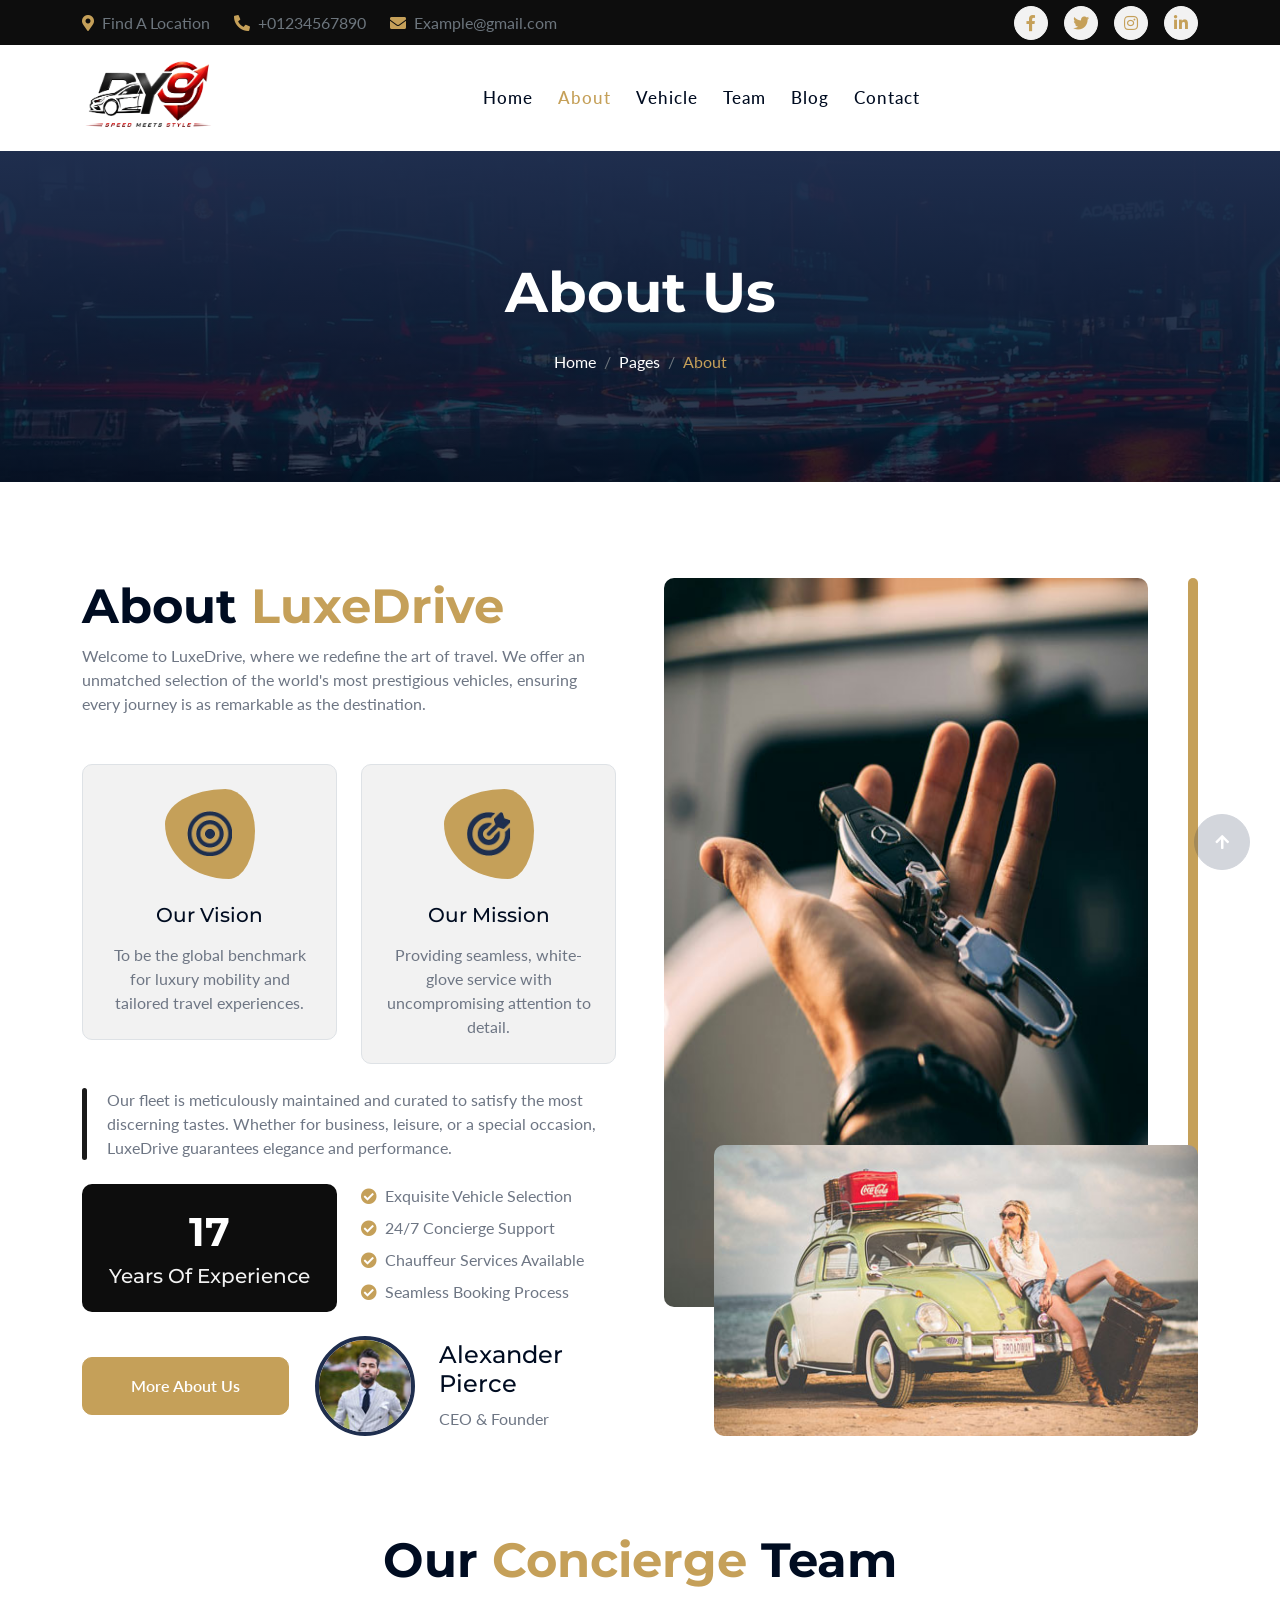
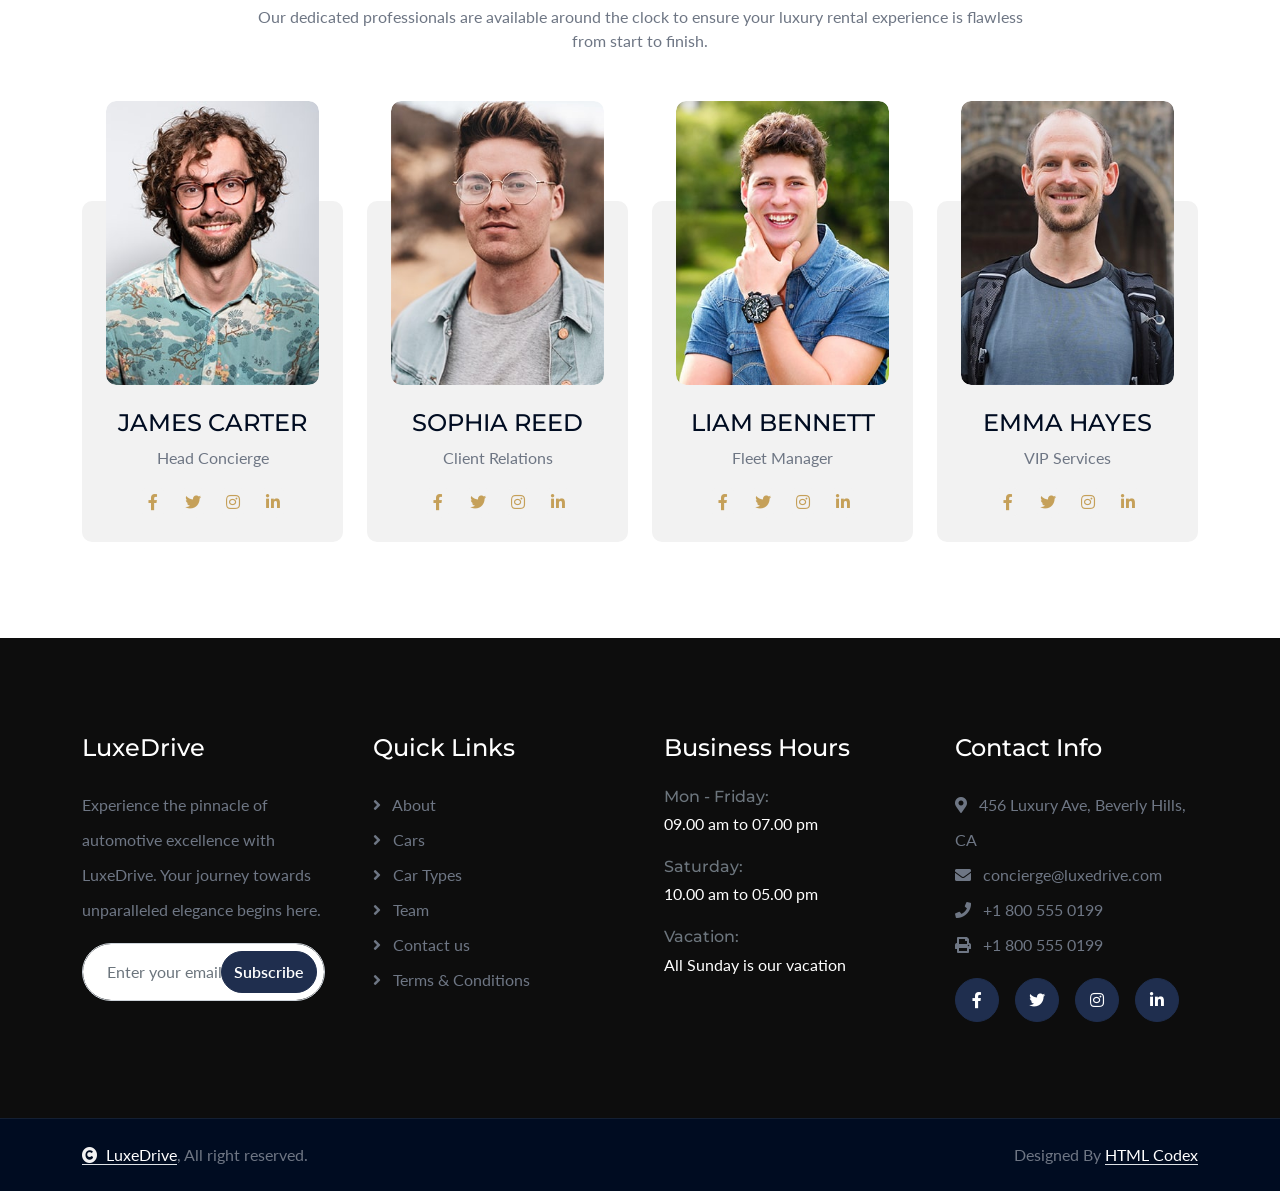
==== commit c7068eb6: "car changed12" ====
--- a/about.html
+++ b/about.html
@@ -83,8 +83,7 @@
             <div class="container">
                 <nav class="navbar navbar-expand-lg navbar-light">
                     <a href="" class="navbar-brand p-0">
-                        <h1 class="display-6 text-primary"><i class="fas fa-car-alt me-3"></i>LuxeDrive</h1>
-                        <!-- <img src="img/logo.png" alt="Logo"> -->
+                        <img src="img/logo_car.png" alt="Logo">
                     </a>
                     <button class="navbar-toggler" type="button" data-bs-toggle="collapse" data-bs-target="#navbarCollapse">
                         <span class="fa fa-bars"></span>
--- a/css/style.css
+++ b/css/style.css
@@ -141,12 +141,17 @@
 }
 
 .navbar-light .navbar-brand img {
-    max-height: 60px;
+    max-height: 150px;
+    width: auto;
     transition: .5s;
+    margin-top: -30px;
+    margin-bottom: -30px;
 }
 
 .sticky-top .navbar-light .navbar-brand img {
-    max-height: 50px;
+    max-height: 110px;
+    margin-top: -10px;
+    margin-bottom: -10px;
 }
 
 .navbar .dropdown-toggle::after {
@@ -641,5 +646,3 @@
     background: var(--bs-dark);
 }
 /*** copyright end ***/
-
-
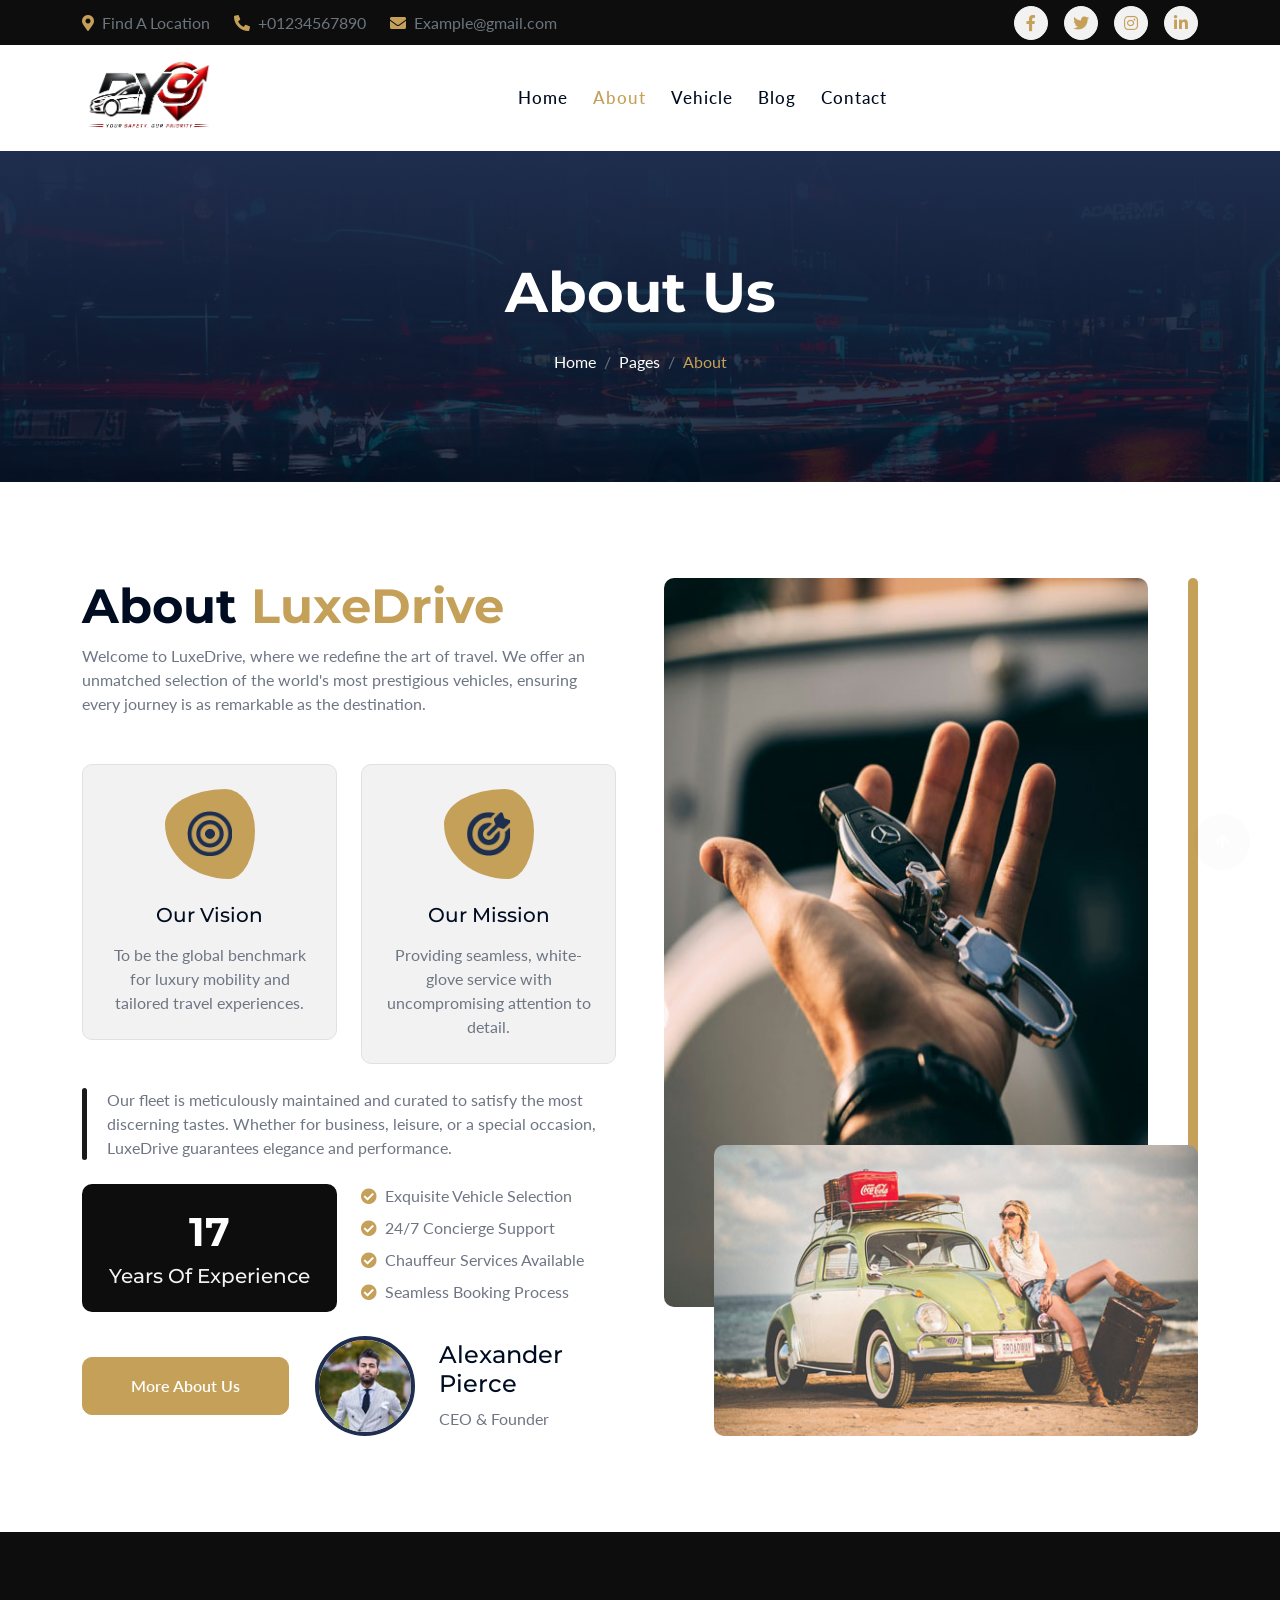
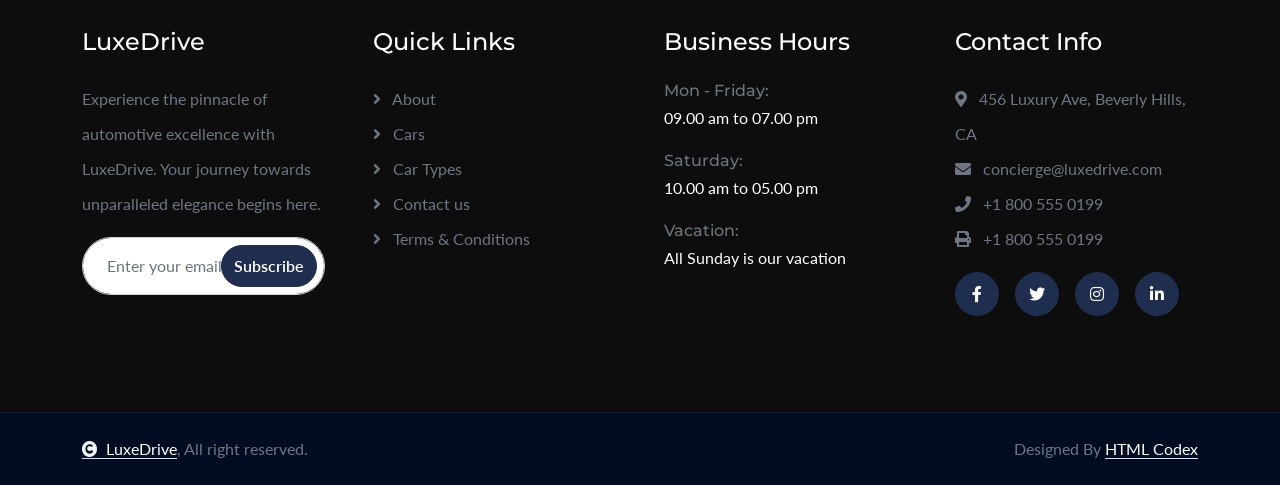
==== commit 3ad05b9d: "car changed1245" ====
--- a/about.html
+++ b/about.html
@@ -93,7 +93,6 @@
                             <a href="index.html" class="nav-item nav-link">Home</a>
                             <a href="about.html" class="nav-item nav-link active">About</a>
                             <a href="vehicle.html" class="nav-item nav-link">Vehicle</a>
-                            <a href="team.html" class="nav-item nav-link">Team</a>
                             <a href="blog.html" class="nav-item nav-link">Blog</a>
                             <a href="contact.html" class="nav-item nav-link">Contact</a>
                         </div>
@@ -194,88 +193,6 @@
         </div>
         <!-- About End -->
 
-        <!-- Team Start -->
-        <div class="container-fluid team py-5">
-            <div class="container">
-                <div class="text-center mx-auto pb-5 wow fadeInUp" data-wow-delay="0.1s" style="max-width: 800px;">
-                    <h1 class="display-5 text-capitalize mb-3">Our<span class="text-primary"> Concierge</span> Team</h1>
-                    <p class="mb-0">Our dedicated professionals are available around the clock to ensure your luxury rental experience is flawless from start to finish.
-                    </p>
-                </div>
-                <div class="row g-4">
-                    <div class="col-md-6 col-lg-6 col-xl-3 wow fadeInUp" data-wow-delay="0.1s">
-                        <div class="team-item p-4 pt-0">
-                            <div class="team-img">
-                                <img src="img/team-1.jpg" class="img-fluid rounded w-100" alt="Image">
-                            </div>
-                            <div class="team-content pt-4">
-                                <h4>JAMES CARTER</h4>
-                                <p>Head Concierge</p>
-                                <div class="team-icon d-flex justify-content-center">
-                                    <a class="btn btn-square btn-light rounded-circle mx-1" href=""><i class="fab fa-facebook-f"></i></a>
-                                    <a class="btn btn-square btn-light rounded-circle mx-1" href=""><i class="fab fa-twitter"></i></a>
-                                    <a class="btn btn-square btn-light rounded-circle mx-1" href=""><i class="fab fa-instagram"></i></a>
-                                    <a class="btn btn-square btn-light rounded-circle mx-1" href=""><i class="fab fa-linkedin-in"></i></a>
-                                </div>
-                            </div>
-                        </div>
-                    </div>
-                    <div class="col-md-6 col-lg-6 col-xl-3 wow fadeInUp" data-wow-delay="0.3s">
-                        <div class="team-item p-4 pt-0">
-                            <div class="team-img">
-                                <img src="img/team-2.jpg" class="img-fluid rounded w-100" alt="Image">
-                            </div>
-                            <div class="team-content pt-4">
-                                <h4>SOPHIA REED</h4>
-                                <p>Client Relations</p>
-                                <div class="team-icon d-flex justify-content-center">
-                                    <a class="btn btn-square btn-light rounded-circle mx-1" href=""><i class="fab fa-facebook-f"></i></a>
-                                    <a class="btn btn-square btn-light rounded-circle mx-1" href=""><i class="fab fa-twitter"></i></a>
-                                    <a class="btn btn-square btn-light rounded-circle mx-1" href=""><i class="fab fa-instagram"></i></a>
-                                    <a class="btn btn-square btn-light rounded-circle mx-1" href=""><i class="fab fa-linkedin-in"></i></a>
-                                </div>
-                            </div>
-                        </div>
-                    </div>
-                    <div class="col-md-6 col-lg-6 col-xl-3 wow fadeInUp" data-wow-delay="0.5s">
-                        <div class="team-item p-4 pt-0">
-                            <div class="team-img">
-                                <img src="img/team-3.jpg" class="img-fluid rounded w-100" alt="Image">
-                            </div>
-                            <div class="team-content pt-4">
-                                <h4>LIAM BENNETT</h4>
-                                <p>Fleet Manager</p>
-                                <div class="team-icon d-flex justify-content-center">
-                                    <a class="btn btn-square btn-light rounded-circle mx-1" href=""><i class="fab fa-facebook-f"></i></a>
-                                    <a class="btn btn-square btn-light rounded-circle mx-1" href=""><i class="fab fa-twitter"></i></a>
-                                    <a class="btn btn-square btn-light rounded-circle mx-1" href=""><i class="fab fa-instagram"></i></a>
-                                    <a class="btn btn-square btn-light rounded-circle mx-1" href=""><i class="fab fa-linkedin-in"></i></a>
-                                </div>
-                            </div>
-                        </div>
-                    </div>
-                    <div class="col-md-6 col-lg-6 col-xl-3 wow fadeInUp" data-wow-delay="0.7s">
-                        <div class="team-item p-4 pt-0">
-                            <div class="team-img">
-                                <img src="img/team-4.jpg" class="img-fluid rounded w-100" alt="Image">
-                            </div>
-                            <div class="team-content pt-4">
-                                <h4>EMMA HAYES</h4>
-                                <p>VIP Services</p>
-                                <div class="team-icon d-flex justify-content-center">
-                                    <a class="btn btn-square btn-light rounded-circle mx-1" href=""><i class="fab fa-facebook-f"></i></a>
-                                    <a class="btn btn-square btn-light rounded-circle mx-1" href=""><i class="fab fa-twitter"></i></a>
-                                    <a class="btn btn-square btn-light rounded-circle mx-1" href=""><i class="fab fa-instagram"></i></a>
-                                    <a class="btn btn-square btn-light rounded-circle mx-1" href=""><i class="fab fa-linkedin-in"></i></a>
-                                </div>
-                            </div>
-                        </div>
-                    </div>
-                </div>
-            </div>
-        </div>
-        <!-- Team End -->
-
         <!-- Footer Start -->
         <div class="container-fluid footer py-5 mt-5 wow fadeIn" data-wow-delay="0.2s">
             <div class="container py-5">
@@ -298,7 +215,6 @@
                             <a href="#"><i class="fas fa-angle-right me-2"></i> About</a>
                             <a href="#"><i class="fas fa-angle-right me-2"></i> Cars</a>
                             <a href="#"><i class="fas fa-angle-right me-2"></i> Car Types</a>
-                            <a href="#"><i class="fas fa-angle-right me-2"></i> Team</a>
                             <a href="#"><i class="fas fa-angle-right me-2"></i> Contact us</a>
                             <a href="#"><i class="fas fa-angle-right me-2"></i> Terms & Conditions</a>
                         </div>
--- a/css/style.css
+++ b/css/style.css
@@ -389,6 +389,11 @@
     background: var(--bs-light);
 }
 
+.categories .categories-item-inner .categories-img img {
+    height: 350px;
+    object-fit: contain;
+}
+
 .categories .categories-item-inner .categories-content {
     border-top: 4px solid var(--bs-white);
     text-align: center;
@@ -495,86 +500,6 @@
 }
 /*** Blog End ***/
 
-/*** Team Start ***/
-.team .team-item {
-    position: relative;
-    text-align: center;
-    border-radius: 10px;
-    margin-top: 100px;
-    background: var(--bs-light);
-    transition: 0.5s;
-    z-index: 1;
-}
-
-.team .team-item::after {
-    content: "";
-    position: absolute;
-    width: 100%;
-    height: 0;
-    bottom: 0;
-    left: 0;
-    border-radius: 10px;
-    background: var(--bs-secondary);
-    z-index: 2;
-    transition: 0.5s;
-}
-
-.team .team-item:hover::after {
-    height: 100%;
-}
-
-.team .team-item .team-content {
-    position: relative;
-    z-index: 5;
-}
-
-.team .team-item .team-content h4,
-.team .team-item .team-content p {
-    transition: 0.5s;
-}
-
-.team .team-item:hover .team-content h4 {
-    color: var(--bs-white);
-}
-.team .team-item:hover .team-content p {
-    color: var(--bs-white);
-}
-
-.team .team-item .team-img {
-    position: relative;
-    overflow: hidden;
-    top: -100px;
-    margin-bottom: -100px;
-    border-radius: 10px;
-    z-index: 3;
-}
-
-.team .team-item .team-img img {
-    transition: 0.5s;
-}
-
-.team .team-item:hover .team-img img {
-    transform: scale(1.1);
-}
-
-.team .team-item .team-img::after {
-    content: "";
-    position: absolute;
-    width: 100%;
-    height: 0;
-    top: 0;
-    left: 0;
-    border-radius: 10px;
-    background: rgba(255, 255, 255, .3);
-    z-index: 4;
-    transition: 0.5s;
-}
-
-.team .team-item:hover .team-img::after {
-    height: 100%;
-}
-/*** Team End ***/
-
 /*** Contact Start ***/
 .contact .contact-add-item {
     border-radius: 10px;
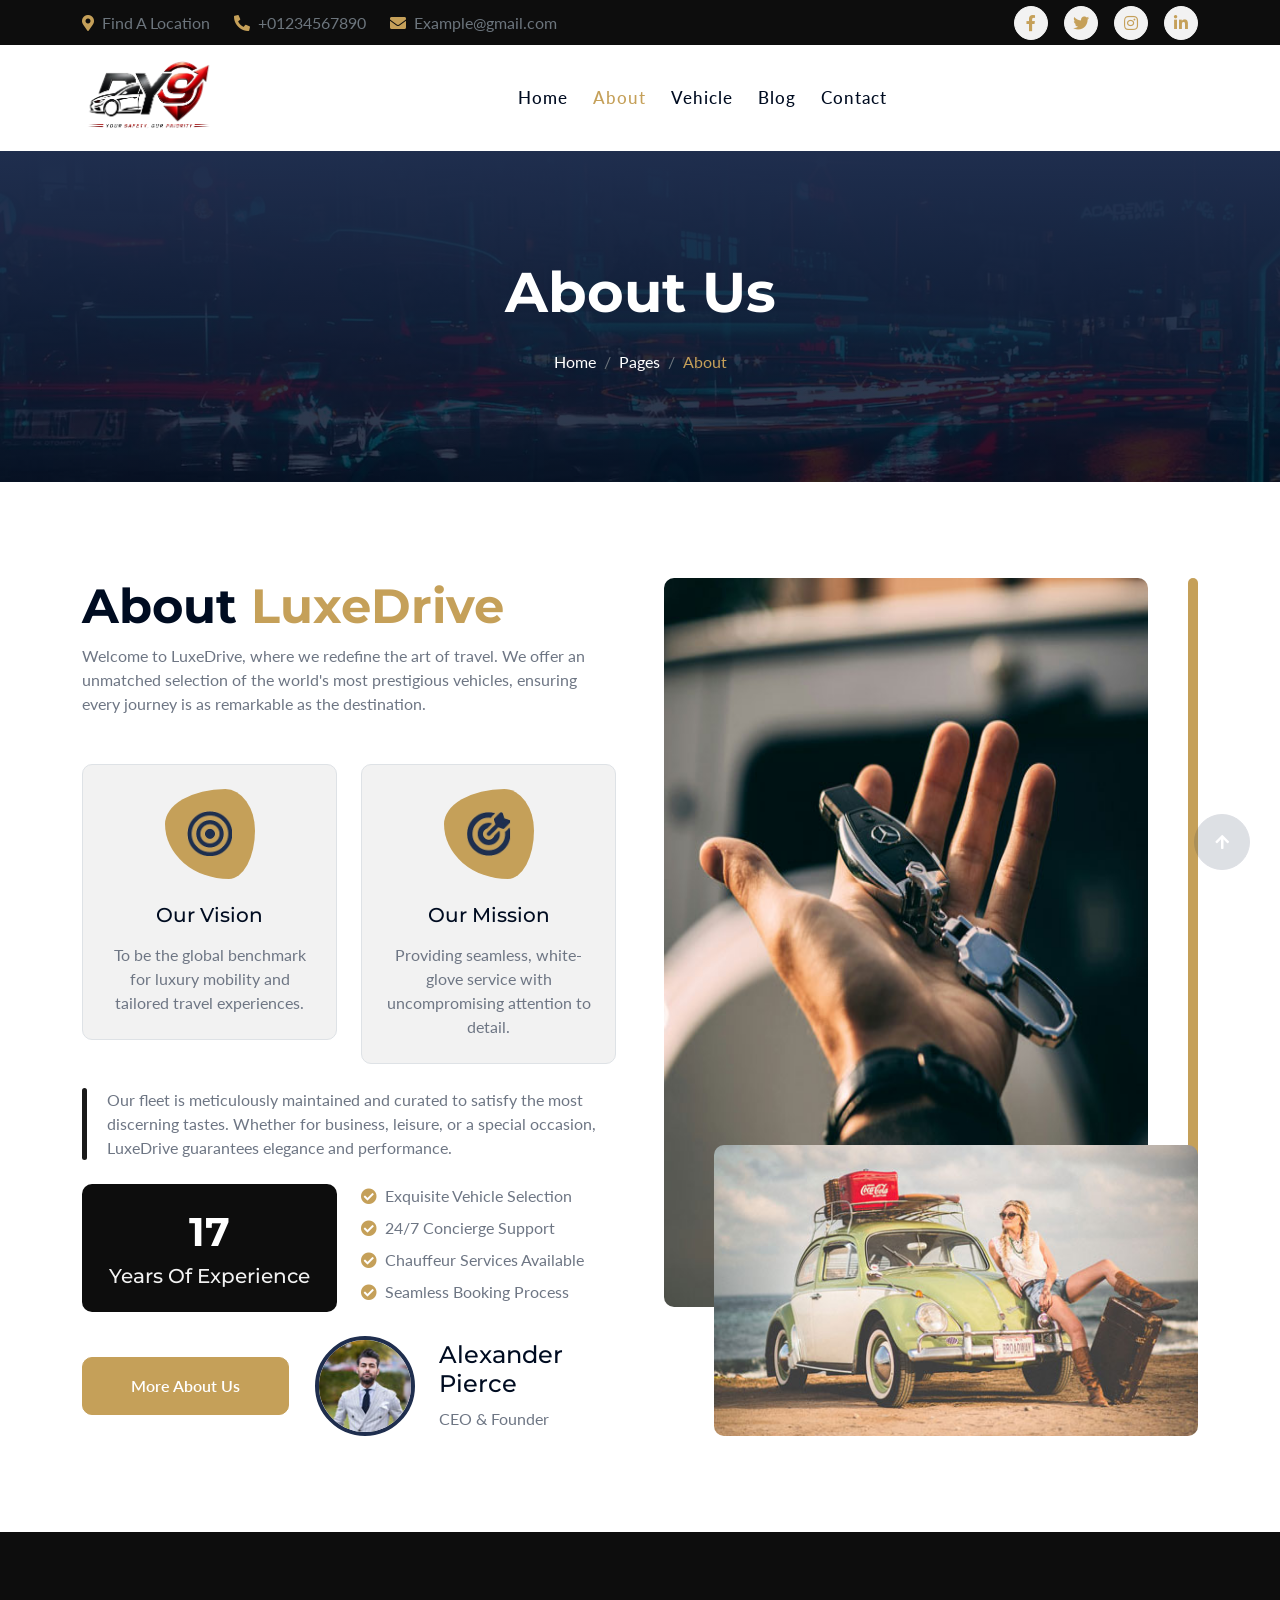
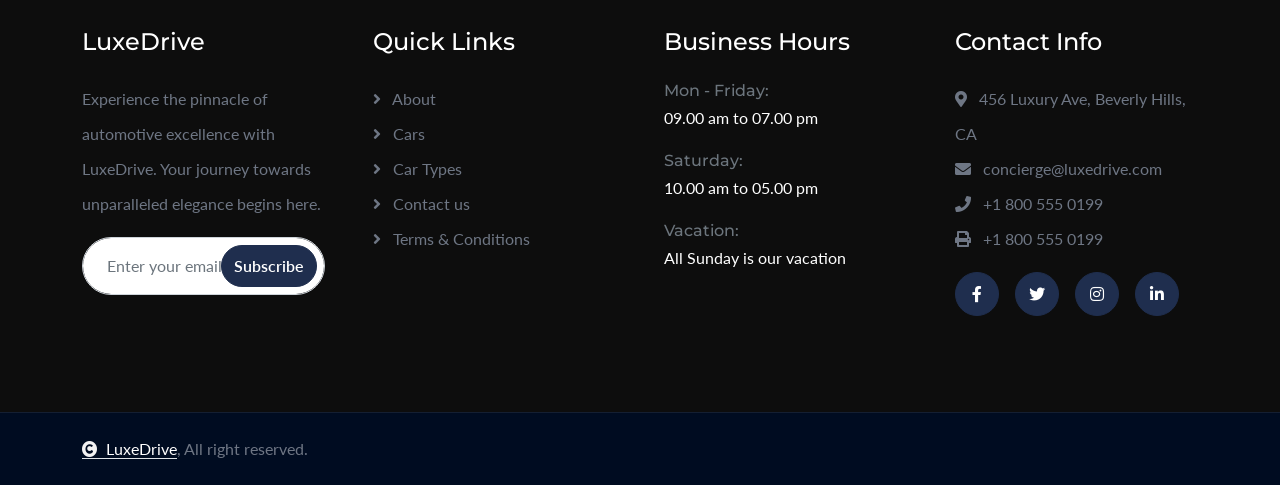
==== commit 8bf29ddc: "car changed12456" ====
--- a/about.html
+++ b/about.html
@@ -266,7 +266,6 @@
                     <div class="col-md-6 text-center text-md-end text-body">
                         <!--/*** The author’s attribution link must remain intact in the template. ***/-->
                         <!--/*** If you wish to remove this credit link, please purchase the Pro Version . ***/-->
-                        Designed By <a class="border-bottom text-white" href="https://htmlcodex.com">HTML Codex</a>
                     </div>
                 </div>
             </div>
--- a/css/style.css
+++ b/css/style.css
@@ -362,6 +362,40 @@
 }
 /*** About End ***/
 
+/*** Central Features Start ***/
+.central-features {
+    background: var(--bs-light);
+}
+
+.central-features .central-feature-icon {
+    width: 78px;
+    height: 78px;
+    border-radius: 50%;
+    display: flex;
+    align-items: center;
+    justify-content: center;
+    color: var(--bs-white);
+    background: var(--bs-primary);
+    box-shadow: 0 10px 30px rgba(234, 0, 30, .25);
+    transition: 0.5s;
+}
+
+.central-features .central-feature-icon i {
+    font-size: 28px;
+}
+
+.central-features .central-feature-item:hover .central-feature-icon {
+    background: var(--bs-secondary);
+    transform: translateY(-2px);
+}
+
+.central-features .central-feature-img img {
+    max-height: 320px;
+    width: auto;
+    filter: drop-shadow(0 18px 25px rgba(0, 0, 0, .15));
+}
+/*** Central Features End ***/
+
 /*** Cars Categories Start ***/
 .categories .categories-item {
     position: relative;
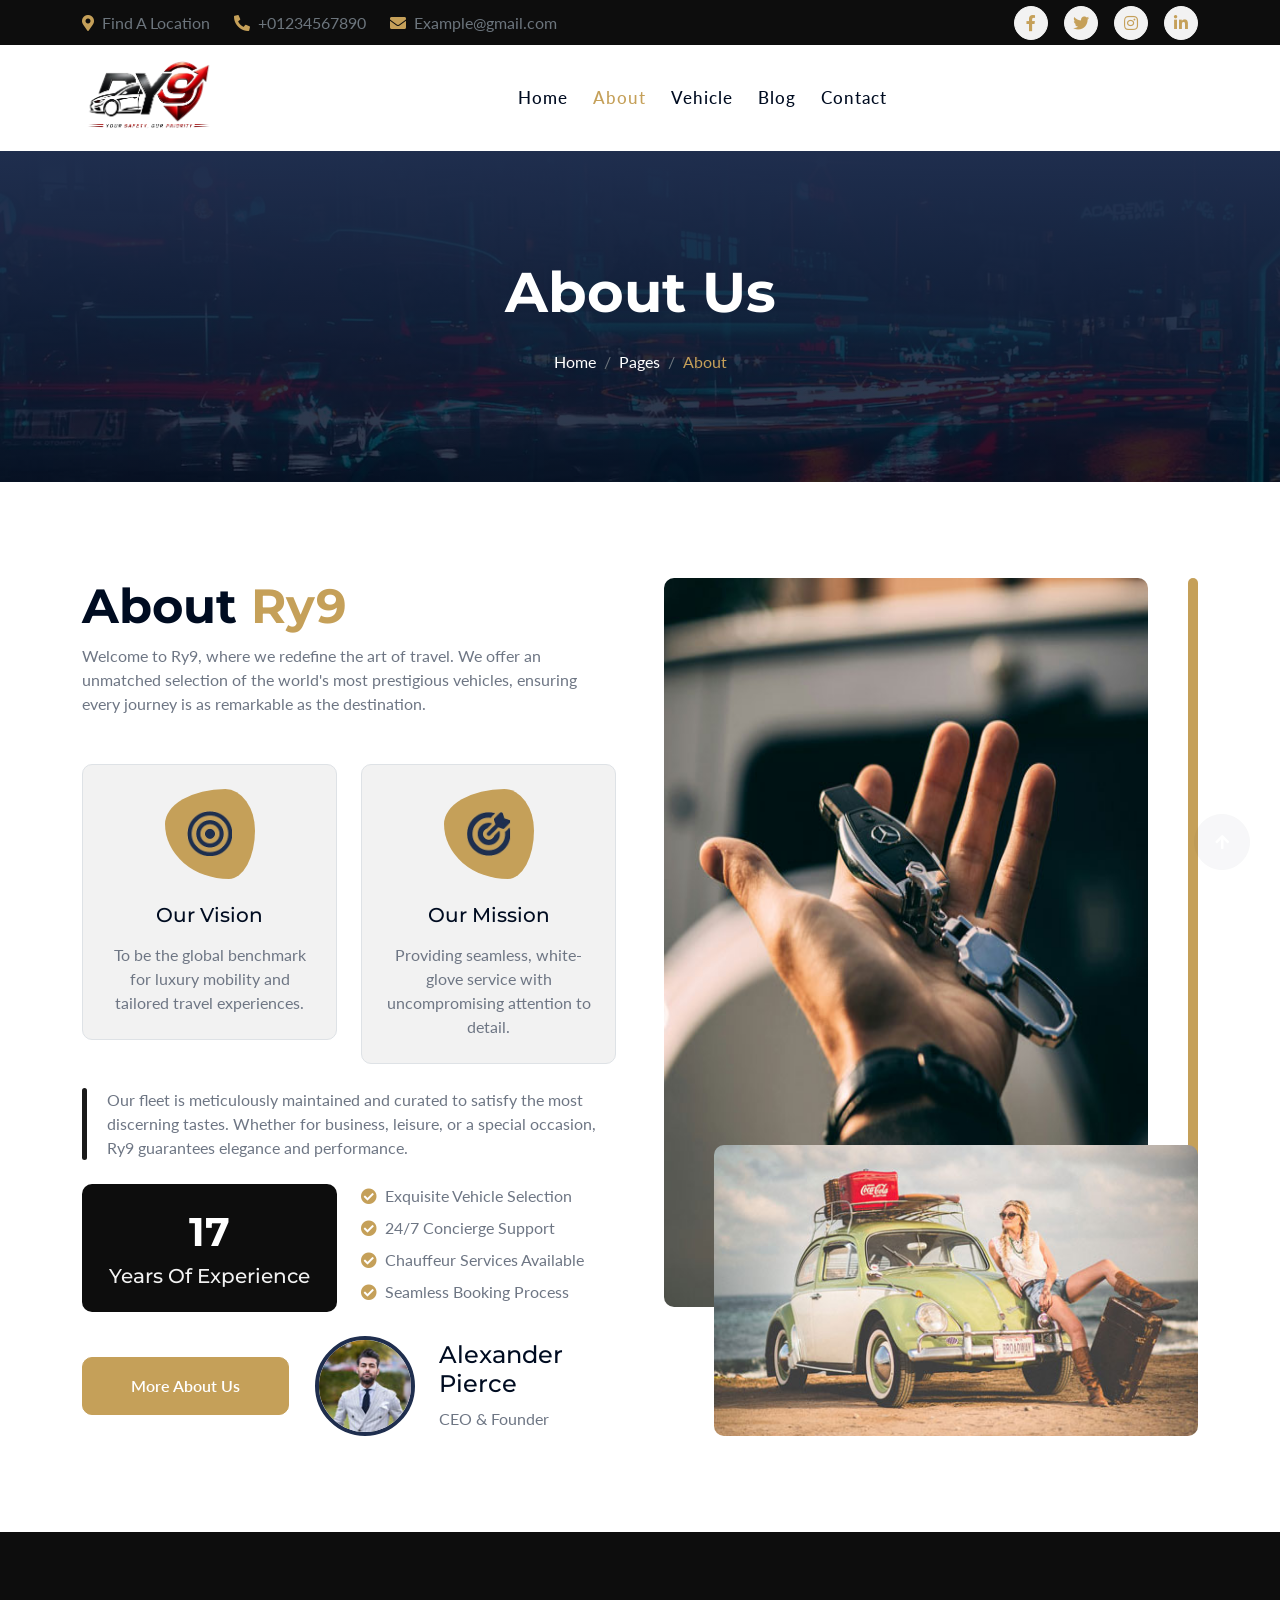
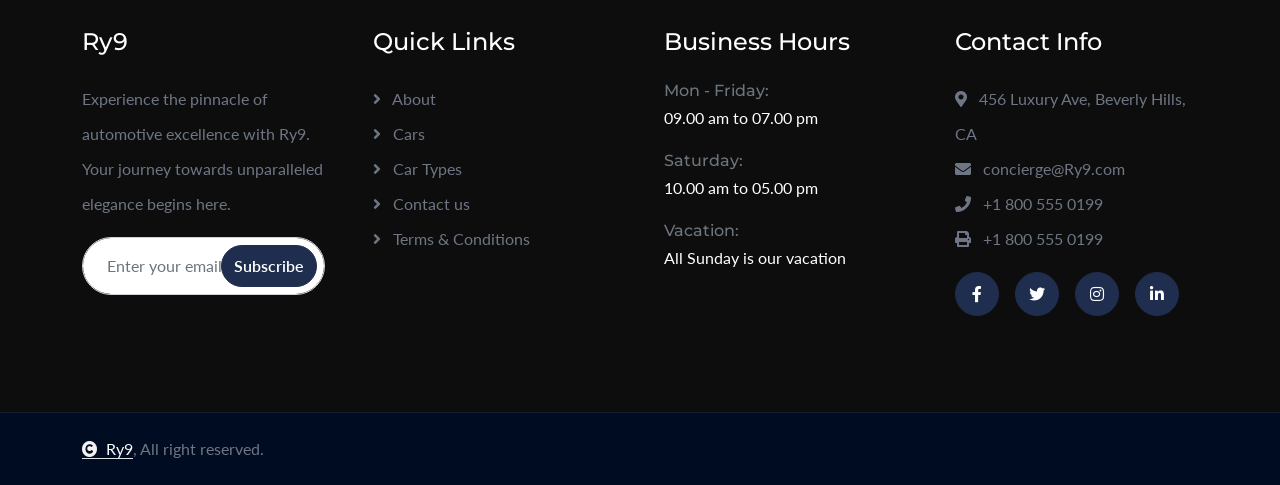
==== commit a30b111c: "car changed124567" ====
--- a/about.html
+++ b/about.html
@@ -3,7 +3,7 @@
 
     <head>
         <meta charset="utf-8">
-        <title>LuxeDrive - Premium Car Rental</title>
+        <title>Ry9 - Premium Car Rental</title>
         <meta content="width=device-width, initial-scale=1.0" name="viewport">
         <meta content="" name="keywords">
         <meta content="" name="description">
@@ -122,8 +122,8 @@
                     <div class="col-xl-6 wow fadeInLeft" data-wow-delay="0.2s">
                         <div class="about-item">
                             <div class="pb-5">
-                                <h1 class="display-5 text-capitalize">About <span class="text-primary">LuxeDrive</span></h1>
-                                <p class="mb-0">Welcome to LuxeDrive, where we redefine the art of travel. We offer an unmatched selection of the world's most prestigious vehicles, ensuring every journey is as remarkable as the destination.
+                                <h1 class="display-5 text-capitalize">About <span class="text-primary">Ry9</span></h1>
+                                <p class="mb-0">Welcome to Ry9, where we redefine the art of travel. We offer an unmatched selection of the world's most prestigious vehicles, ensuring every journey is as remarkable as the destination.
                                 </p>
                             </div>
                             <div class="row g-4">
@@ -146,7 +146,7 @@
                                     </div>
                                 </div>
                             </div>
-                            <p class="text-item my-4">Our fleet is meticulously maintained and curated to satisfy the most discerning tastes. Whether for business, leisure, or a special occasion, LuxeDrive guarantees elegance and performance.
+                            <p class="text-item my-4">Our fleet is meticulously maintained and curated to satisfy the most discerning tastes. Whether for business, leisure, or a special occasion, Ry9 guarantees elegance and performance.
                             </p>
                             <div class="row g-4">
                                 <div class="col-lg-6">
@@ -200,8 +200,8 @@
                     <div class="col-md-6 col-lg-6 col-xl-3">
                         <div class="footer-item d-flex flex-column">
                             <div class="footer-item">
-                                <h4 class="text-white mb-4">LuxeDrive</h4>
-                                <p class="mb-3">Experience the pinnacle of automotive excellence with LuxeDrive. Your journey towards unparalleled elegance begins here.</p>
+                                <h4 class="text-white mb-4">Ry9</h4>
+                                <p class="mb-3">Experience the pinnacle of automotive excellence with Ry9. Your journey towards unparalleled elegance begins here.</p>
                             </div>
                             <div class="position-relative">
                                 <input class="form-control rounded-pill w-100 py-3 ps-4 pe-5" type="text" placeholder="Enter your email">
@@ -240,7 +240,7 @@
                         <div class="footer-item d-flex flex-column">
                             <h4 class="text-white mb-4">Contact Info</h4>
                             <a href="#"><i class="fa fa-map-marker-alt me-2"></i> 456 Luxury Ave, Beverly Hills, CA</a>
-                            <a href="mailto:concierge@luxedrive.com"><i class="fas fa-envelope me-2"></i> concierge@luxedrive.com</a>
+                            <a href="mailto:concierge@Ry9.com"><i class="fas fa-envelope me-2"></i> concierge@Ry9.com</a>
                             <a href="tel:+18005550199"><i class="fas fa-phone me-2"></i> +1 800 555 0199</a>
                             <a href="tel:+18005550199" class="mb-3"><i class="fas fa-print me-2"></i> +1 800 555 0199</a>
                             <div class="d-flex">
@@ -261,7 +261,7 @@
             <div class="container">
                 <div class="row g-4 align-items-center">
                     <div class="col-md-6 text-center text-md-start mb-md-0">
-                        <span class="text-body"><a href="#" class="border-bottom text-white"><i class="fas fa-copyright text-light me-2"></i>LuxeDrive</a>, All right reserved.</span>
+                        <span class="text-body"><a href="#" class="border-bottom text-white"><i class="fas fa-copyright text-light me-2"></i>Ry9</a>, All right reserved.</span>
                     </div>
                     <div class="col-md-6 text-center text-md-end text-body">
                         <!--/*** The author’s attribution link must remain intact in the template. ***/-->
